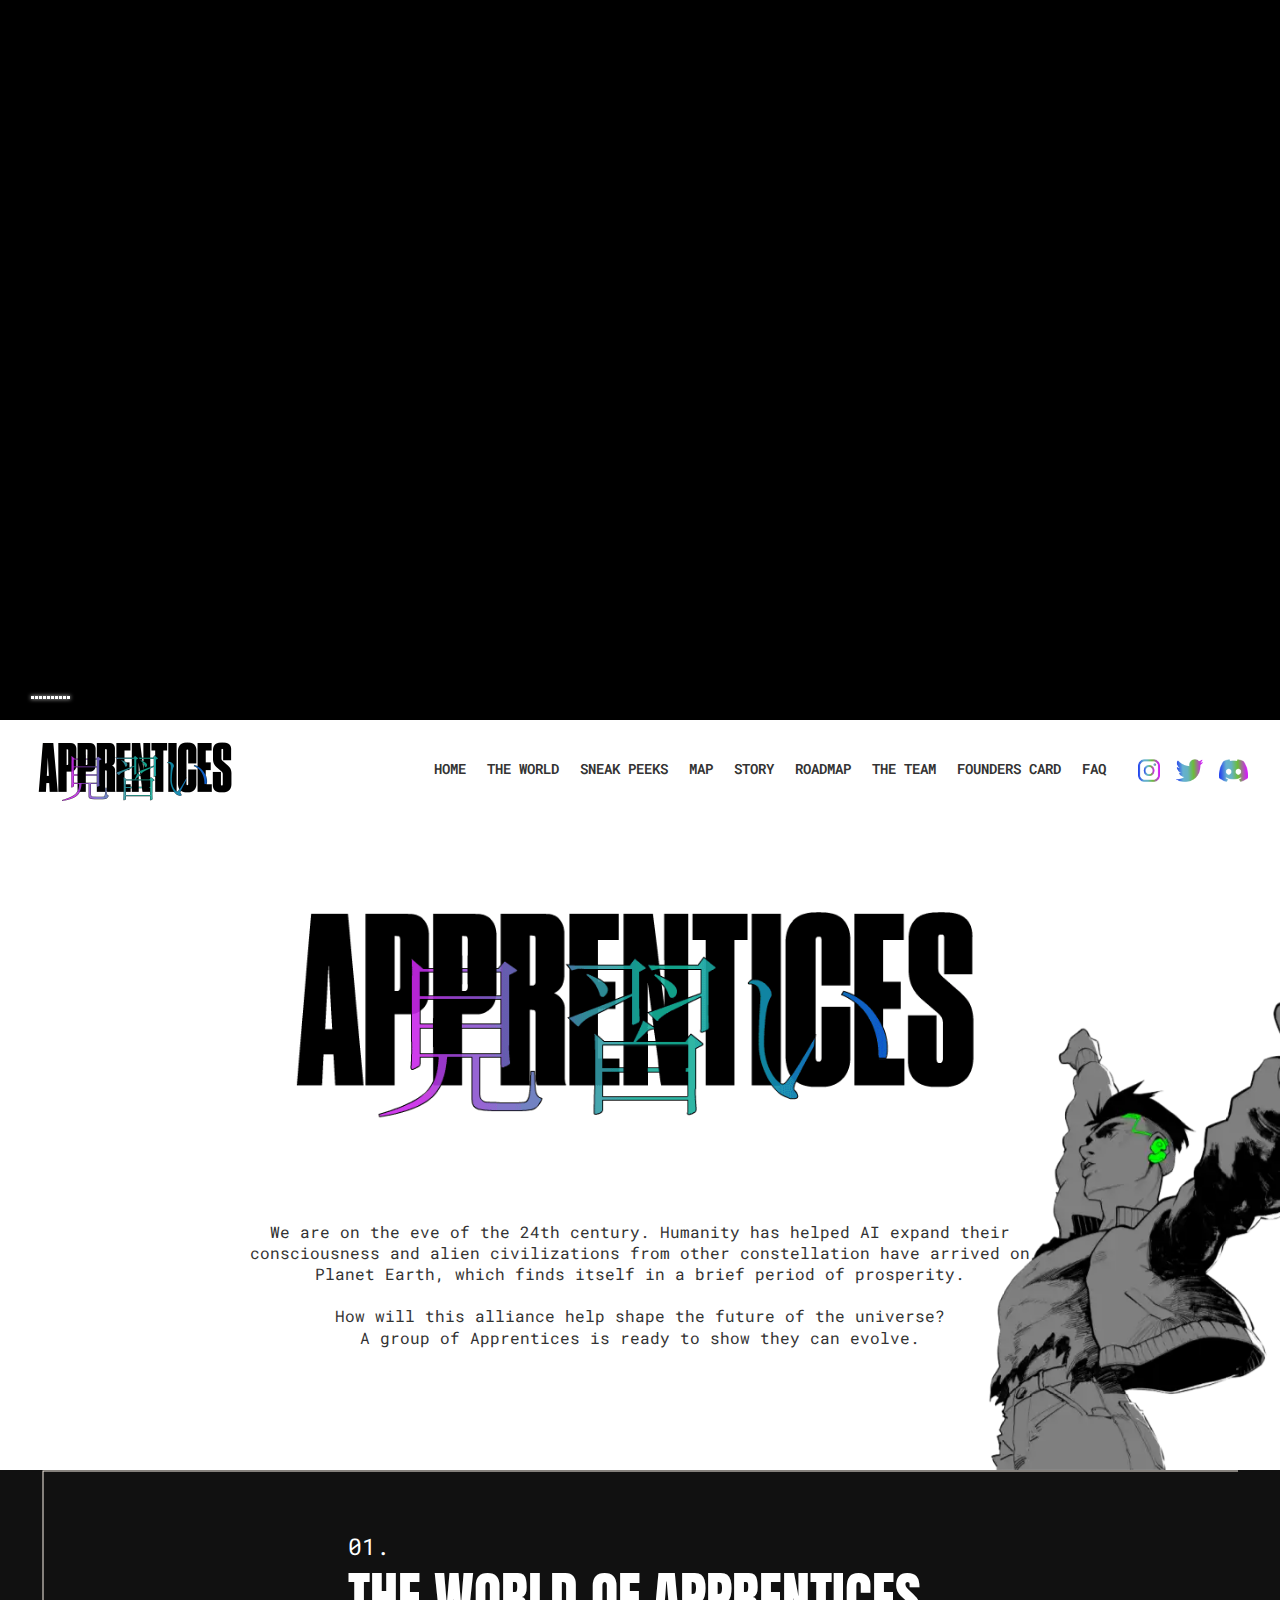
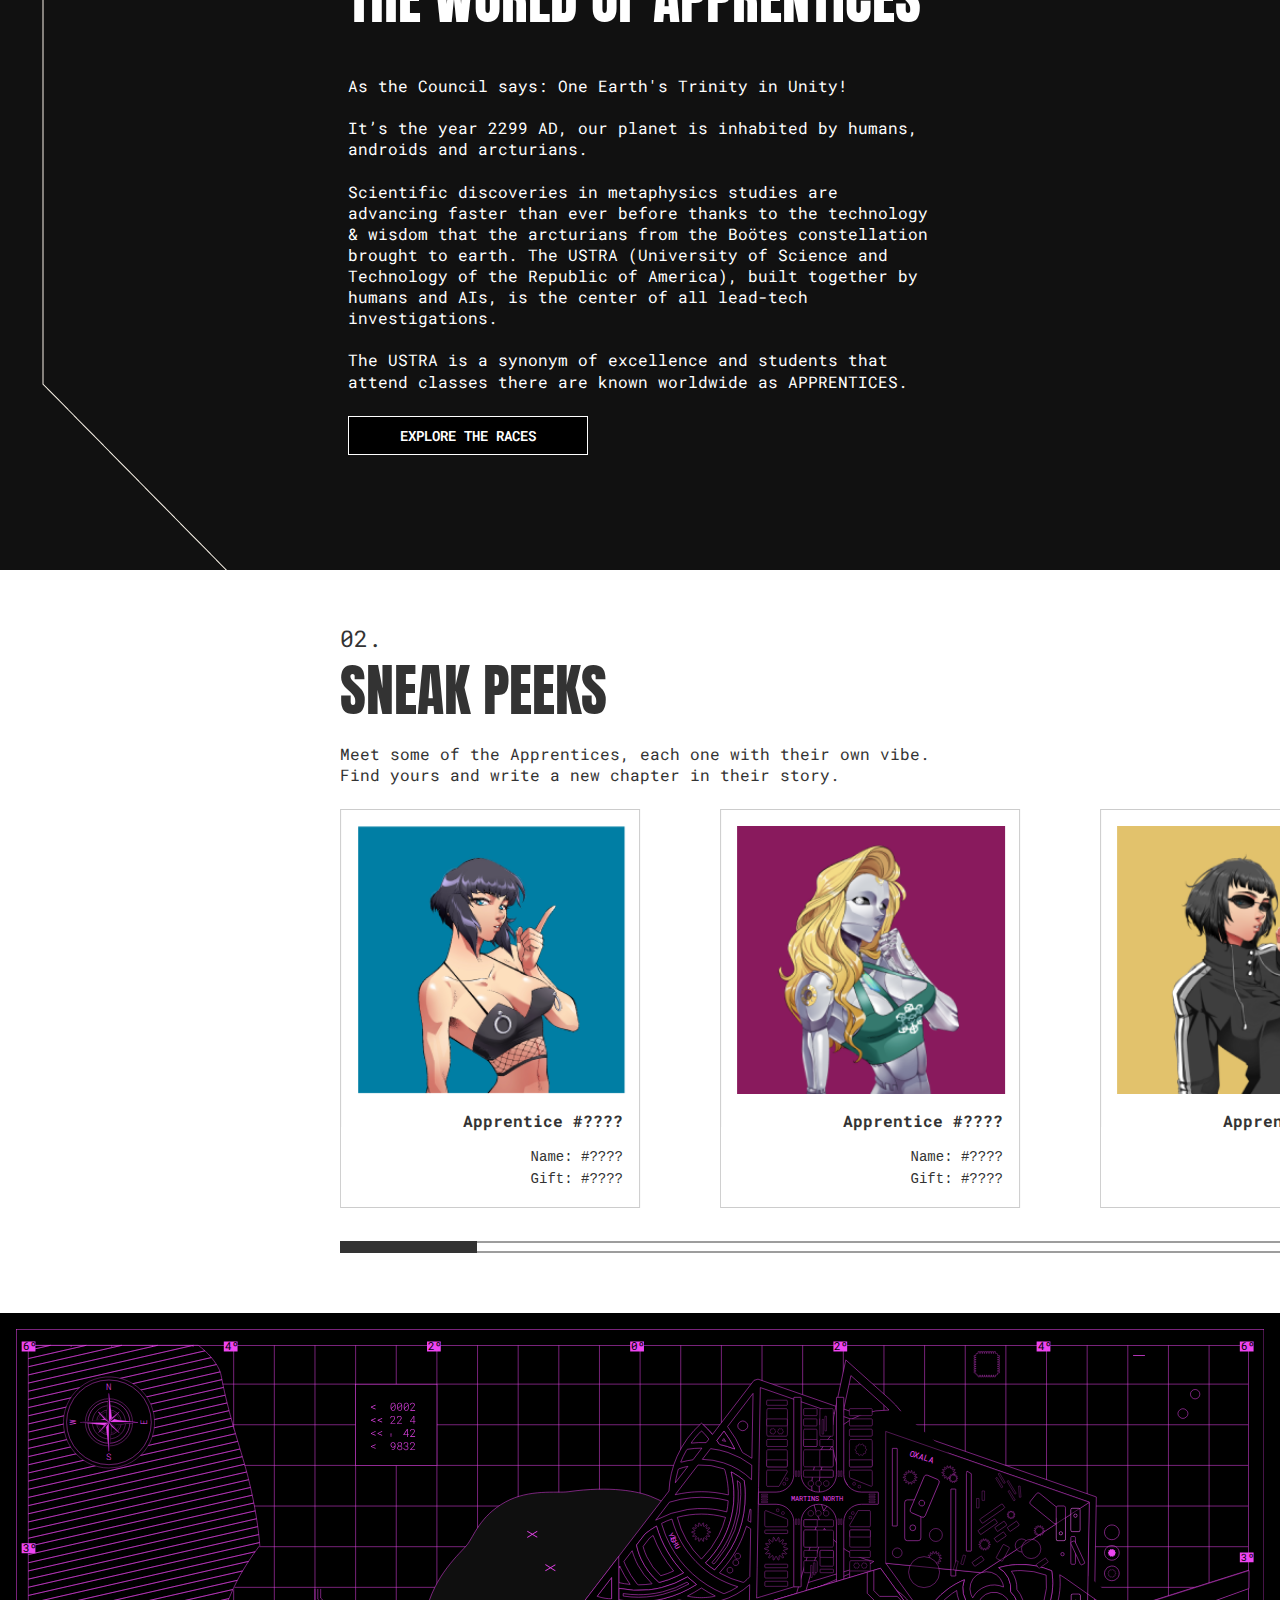
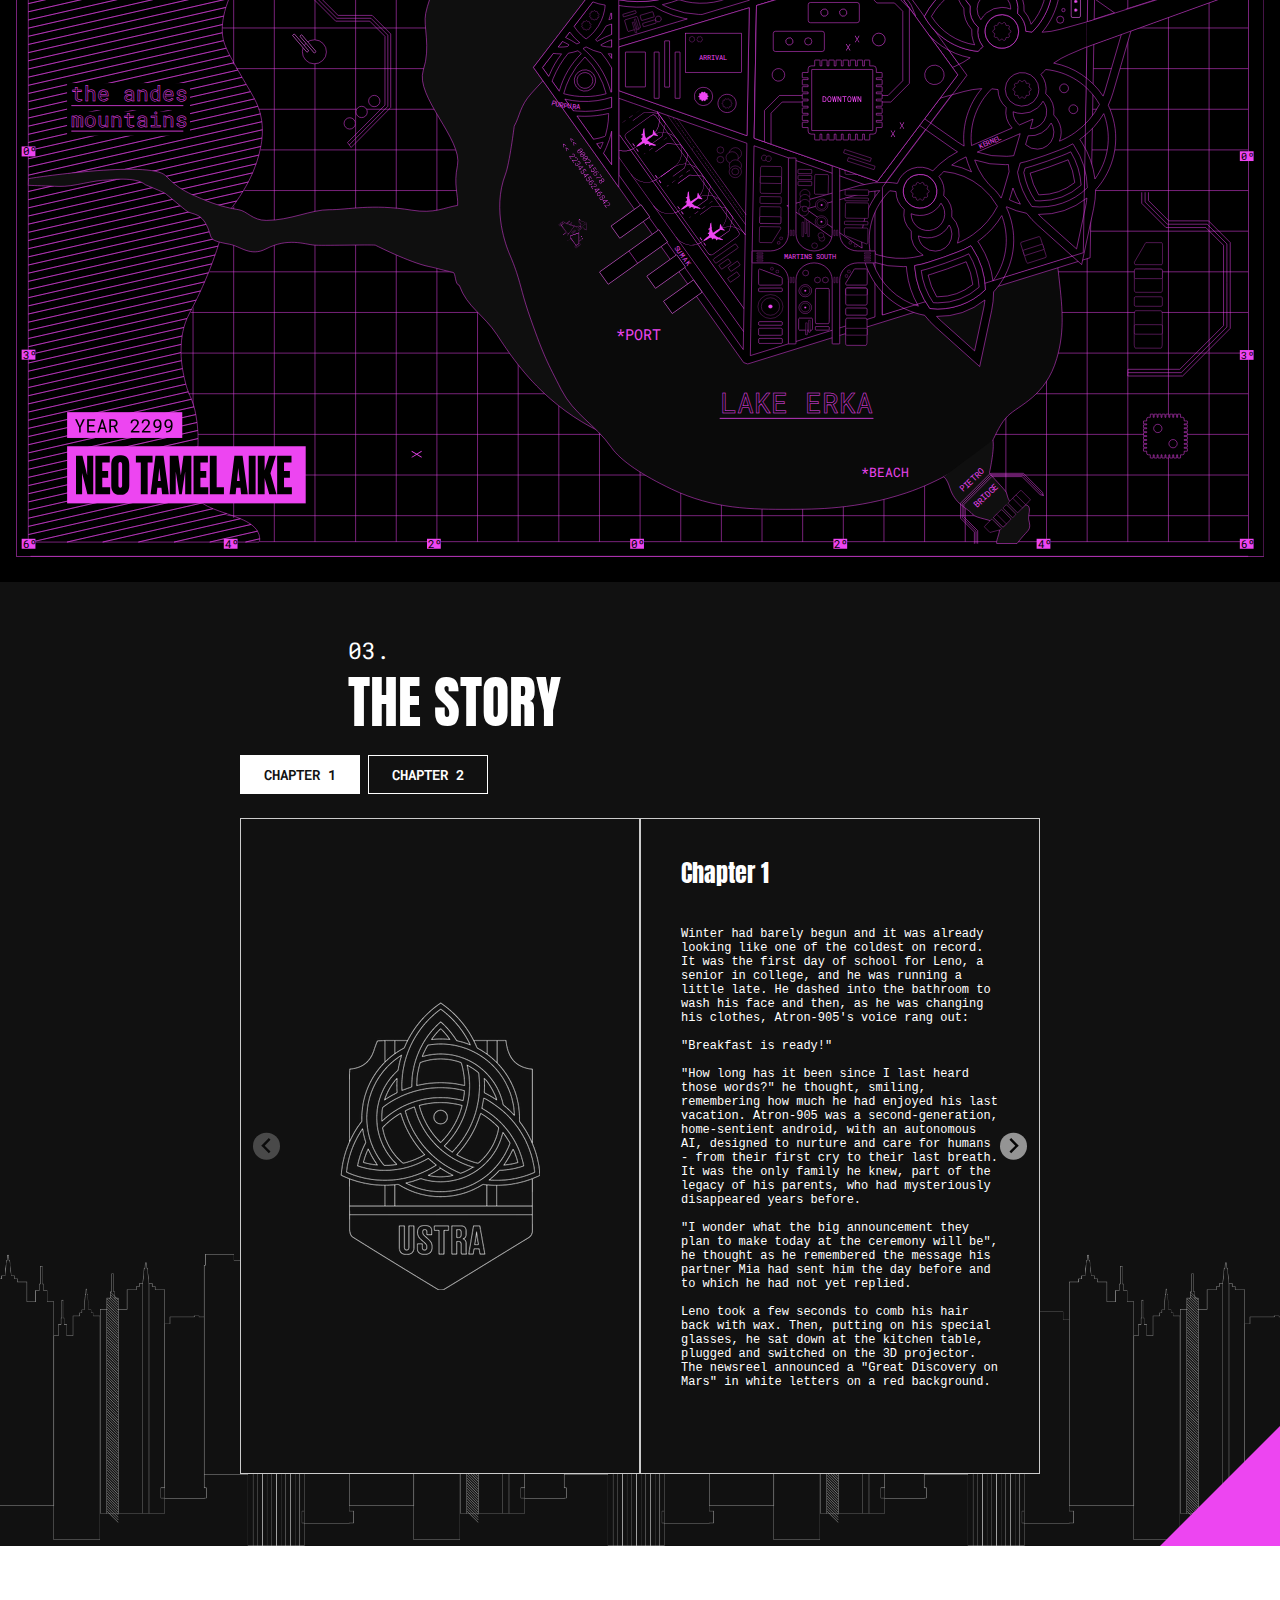
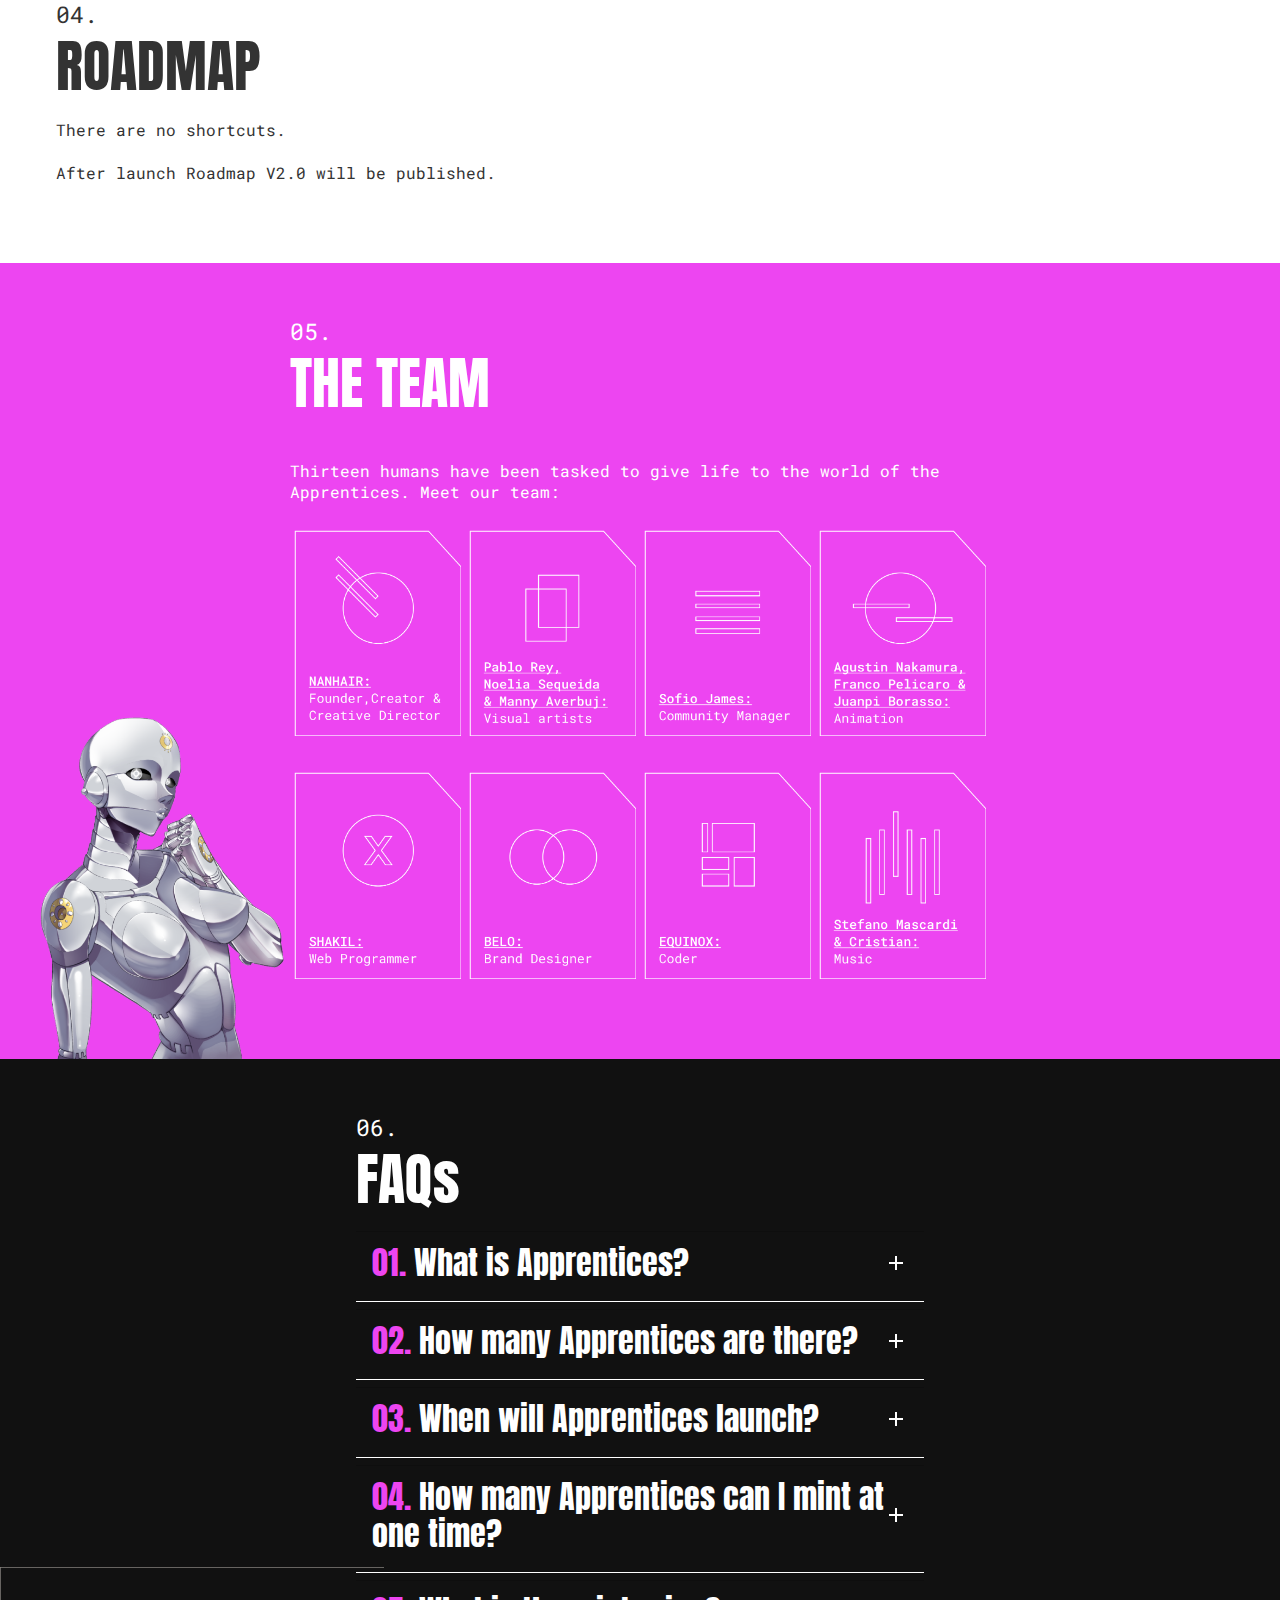
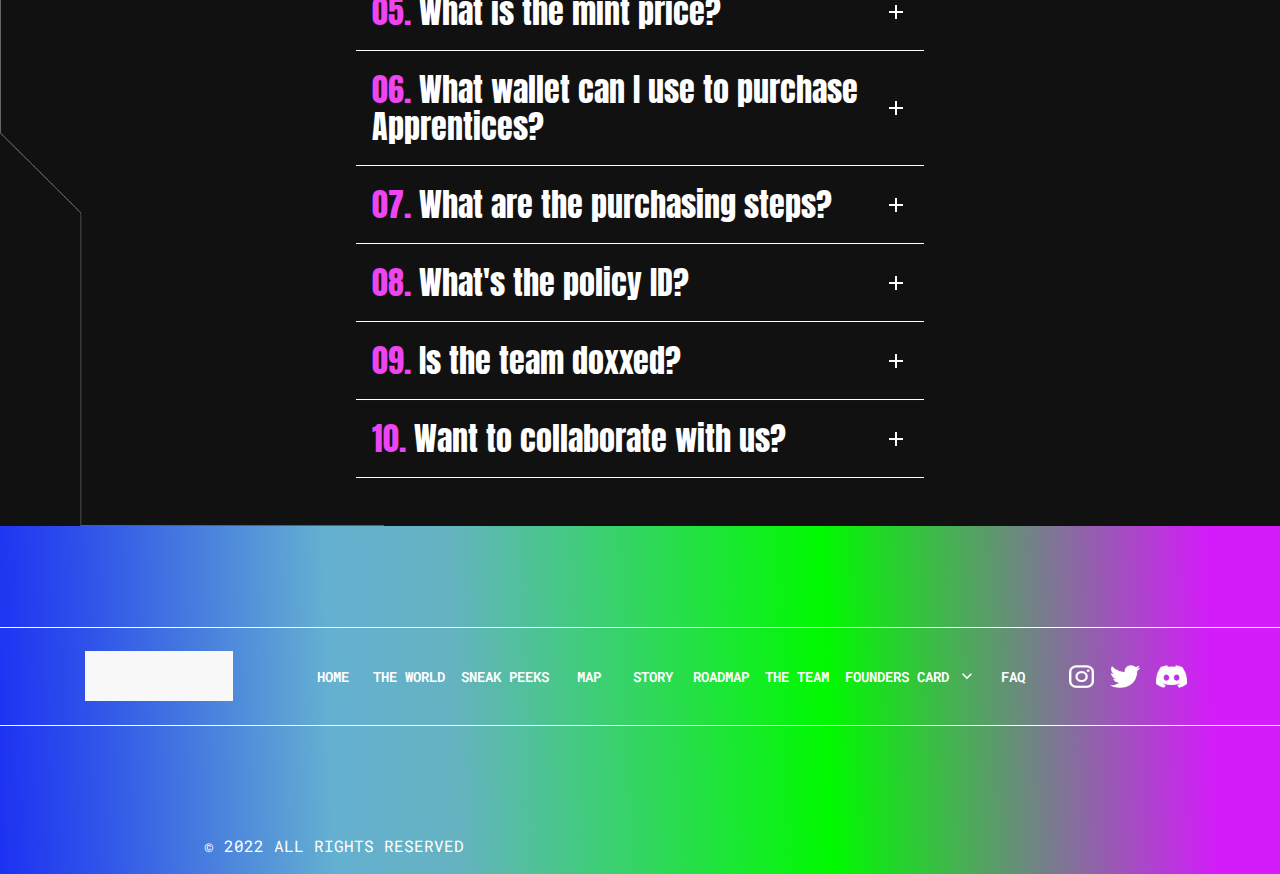
==== index.html @ 591e6e22 "build commit" ====
<!DOCTYPE html><html><head><meta charSet="utf-8"/><meta http-equiv="x-ua-compatible" content="ie=edge"/><meta name="viewport" content="width=device-width, initial-scale=1, shrink-to-fit=no"/><meta name="title" content="Apprentices - A Cardano NFT Project"/><meta name="description" content="We are on the eve of the 24th century. Humanity has helped AI expand their consciousness and alien civilizations from other constellation have arrived on Planet Earth, which finds itself in a brief period of prosperity."/><meta property="og:type" content="website"/><meta property="og:url" content="http://theapprentices.io/"/><meta property="og:title" content="Apprentices - A Cardano NFT Project"/><meta property="og:description" content="We are on the eve of the 24th century. Humanity has helped AI expand their consciousness and alien civilizations from other constellation have arrived on Planet Earth, which finds itself in a brief period of prosperity."/><meta property="og:image" content="/static/poster-952ab4776d3fe02c1c1672d366354f6b.png"/><meta property="twitter:card" content="summary_large_image"/><meta property="twitter:url" content="http://theapprentices.io/"/><meta property="twitter:title" content="Apprentices - A Cardano NFT Project"/><meta property="twitter:description" content="We are on the eve of the 24th century. Humanity has helped AI expand their consciousness and alien civilizations from other constellation have arrived on Planet Earth, which finds itself in a brief period of prosperity."/><meta property="twitter:image" content="/static/poster-952ab4776d3fe02c1c1672d366354f6b.png"/><link rel="icon" type="image/png" href="/static/favicon-2d742d543567b49680128ad2521324d7.png"/><link rel="preconnect" href="https://fonts.googleapis.com"/><link rel="preconnect" href="https://fonts.gstatic.com" crossorigin=""/><link href="https://fonts.googleapis.com/css2?family=Anton&amp;family=Roboto+Mono:wght@400;500;600&amp;family=Roboto:wght@400;700&amp;display=swap" rel="stylesheet"/><title>Apprentices - A Cardano NFT Project</title><style data-emotion="css 1hrcwmp 9asf97 1ekb41w 12o98wt 19tjvgo 1r4ayhm 1l1167e vubbuv 1bd4q2f 1pp1ea7 nhjoac 1vygh4p 1yxmbwk ucbi2i 1ibjd91 16l7nzz ypcojr 155n8pq y4ljda on5hi7 13ndg4q j8y17o 1k2c5vx lgf77p 17d2bu2 603gp1 15ryshu 1iczjs8 ksdeb3 16bu02i 1neh3iq 1nyux50 1rd7g5h 1turyjt 1ln0d92 atclcn b04pc9 1t2bqnt 7drnjp 11z9xji 1hw2ehd 12bh8lt 174znju 1ng657c hmxzr6 ueaafz dvxtzn 17qrq1d v8la15 7tv81u 1kp59i6 ot026d 1qsxih2 1we0z7n 1wbnjks cprauu 1pxg0xy 3xgrgj 1oa64kt fsglqx 1bnfaxf 1jugrv7 1iji0d4 17o5nyn 1giho60 vlvrkz 1fx8m19 675ts4 a0y2e3 hboir5 8atqhb u7qq7e 1olwefl nklhvp 5nwjig 50dgt2 1gymtqc rzyifn lftczk pt151d ocxngi 1ahn77d 1rhbntu">.css-1hrcwmp{display:-webkit-inline-box;display:-webkit-inline-flex;display:-ms-inline-flexbox;display:inline-flex;-webkit-align-items:center;-webkit-box-align:center;-ms-flex-align:center;align-items:center;-webkit-box-pack:center;-ms-flex-pack:center;-webkit-justify-content:center;justify-content:center;position:relative;box-sizing:border-box;-webkit-tap-highlight-color:transparent;background-color:transparent;outline:0;border:0;margin:0;border-radius:0;padding:0;cursor:pointer;-webkit-user-select:none;-moz-user-select:none;-ms-user-select:none;user-select:none;vertical-align:middle;-moz-appearance:none;-webkit-appearance:none;-webkit-text-decoration:none;text-decoration:none;color:inherit;left:30px;top:1030px;}.css-1hrcwmp::-moz-focus-inner{border-style:none;}.css-1hrcwmp.Mui-disabled{pointer-events:none;cursor:default;}@media print{.css-1hrcwmp{-webkit-print-color-adjust:exact;color-adjust:exact;}}@media (max-width:899px){.css-1hrcwmp{top:70px;left:6px;-webkit-transform:scaleY(-1);-moz-transform:scaleY(-1);-ms-transform:scaleY(-1);transform:scaleY(-1);}}@media (max-width:599px){.css-1hrcwmp{top:60px;left:5px;}}.css-9asf97{background-color:#fff;color:rgba(0, 0, 0, 0.87);-webkit-transition:box-shadow 300ms cubic-bezier(0.4, 0, 0.2, 1) 0ms;transition:box-shadow 300ms cubic-bezier(0.4, 0, 0.2, 1) 0ms;box-shadow:none;display:-webkit-box;display:-webkit-flex;display:-ms-flexbox;display:flex;-webkit-flex-direction:column;-ms-flex-direction:column;flex-direction:column;width:100%;box-sizing:border-box;-webkit-flex-shrink:0;-ms-flex-negative:0;flex-shrink:0;position:-webkit-sticky;position:sticky;z-index:1100;top:0;left:auto;right:0;background-color:#1976d2;color:#fff;background-color:#fff;color:#333;max-width:100vw;}.css-1ekb41w{width:100%;margin-left:auto;box-sizing:border-box;margin-right:auto;display:block;padding-left:16px;padding-right:16px;}@media (min-width:600px){.css-1ekb41w{padding-left:24px;padding-right:24px;}}@media (min-width:1536px){.css-1ekb41w{max-width:1536px;}}.css-12o98wt{position:relative;display:-webkit-box;display:-webkit-flex;display:-ms-flexbox;display:flex;-webkit-align-items:center;-webkit-box-align:center;-ms-flex-align:center;align-items:center;min-height:56px;}@media (min-width:0px){@media (orientation: landscape){.css-12o98wt{min-height:48px;}}}@media (min-width:600px){.css-12o98wt{min-height:64px;}}.css-19tjvgo{display:-webkit-box;display:-webkit-flex;display:-ms-flexbox;display:flex;-webkit-flex-direction:column;-ms-flex-direction:column;flex-direction:column;margin-right:8px;display:-webkit-box;display:-webkit-flex;display:-ms-flexbox;display:flex;}@media (max-width: 1111px){.css-19tjvgo{display:none;}}.css-19tjvgo img{height:100px;width:auto;}.css-1r4ayhm{-webkit-box-flex:1;-webkit-flex-grow:1;-ms-flex-positive:1;flex-grow:1;display:none;}@media (max-width: 1111px){.css-1r4ayhm{display:block;}}.css-1l1167e{display:-webkit-inline-box;display:-webkit-inline-flex;display:-ms-inline-flexbox;display:inline-flex;-webkit-align-items:center;-webkit-box-align:center;-ms-flex-align:center;align-items:center;-webkit-box-pack:center;-ms-flex-pack:center;-webkit-justify-content:center;justify-content:center;position:relative;box-sizing:border-box;-webkit-tap-highlight-color:transparent;background-color:transparent;outline:0;border:0;margin:0;border-radius:0;padding:0;cursor:pointer;-webkit-user-select:none;-moz-user-select:none;-ms-user-select:none;user-select:none;vertical-align:middle;-moz-appearance:none;-webkit-appearance:none;-webkit-text-decoration:none;text-decoration:none;color:inherit;text-align:center;-webkit-flex:0 0 auto;-ms-flex:0 0 auto;flex:0 0 auto;font-size:1.5rem;padding:8px;border-radius:50%;overflow:visible;color:rgba(0, 0, 0, 0.54);-webkit-transition:background-color 150ms cubic-bezier(0.4, 0, 0.2, 1) 0ms;transition:background-color 150ms cubic-bezier(0.4, 0, 0.2, 1) 0ms;color:inherit;padding:12px;font-size:1.75rem;}.css-1l1167e::-moz-focus-inner{border-style:none;}.css-1l1167e.Mui-disabled{pointer-events:none;cursor:default;}@media print{.css-1l1167e{-webkit-print-color-adjust:exact;color-adjust:exact;}}.css-1l1167e:hover{background-color:rgba(0, 0, 0, 0.04);}@media (hover: none){.css-1l1167e:hover{background-color:transparent;}}.css-1l1167e.Mui-disabled{background-color:transparent;color:rgba(0, 0, 0, 0.26);}.css-vubbuv{-webkit-user-select:none;-moz-user-select:none;-ms-user-select:none;user-select:none;width:1em;height:1em;display:inline-block;fill:currentColor;-webkit-flex-shrink:0;-ms-flex-negative:0;flex-shrink:0;-webkit-transition:fill 200ms cubic-bezier(0.4, 0, 0.2, 1) 0ms;transition:fill 200ms cubic-bezier(0.4, 0, 0.2, 1) 0ms;font-size:1.5rem;}.css-1bd4q2f{display:-webkit-box;display:-webkit-flex;display:-ms-flexbox;display:flex;-webkit-flex-direction:column;-ms-flex-direction:column;flex-direction:column;margin-left:8px;margin-right:8px;display:none;}@media (max-width: 1111px){.css-1bd4q2f{display:block;}}.css-1bd4q2f img{height:auto;width:100px;}.css-1pp1ea7{display:-webkit-box;display:-webkit-flex;display:-ms-flexbox;display:flex;-webkit-flex-direction:row;-ms-flex-direction:row;flex-direction:row;-webkit-align-items:center;-webkit-box-align:center;-ms-flex-align:center;align-items:center;display:-webkit-box;display:-webkit-flex;display:-ms-flexbox;display:flex;}.css-1pp1ea7>:not(style):not(style){margin:0;}.css-1pp1ea7>:not(style)~:not(style){margin-left:5px;}@media (max-width: 1111px){.css-1pp1ea7{display:none;}}.css-1pp1ea7 .MuiButton-root{border-bottom:2px solid #fff;-webkit-transition:border-color 0.2s ease-in-out;transition:border-color 0.2s ease-in-out;min-width:auto;}.css-1pp1ea7 .MuiButton-root:hover{border-color:#333;}.css-nhjoac{display:-webkit-inline-box;display:-webkit-inline-flex;display:-ms-inline-flexbox;display:inline-flex;-webkit-align-items:center;-webkit-box-align:center;-ms-flex-align:center;align-items:center;-webkit-box-pack:center;-ms-flex-pack:center;-webkit-justify-content:center;justify-content:center;position:relative;box-sizing:border-box;-webkit-tap-highlight-color:transparent;background-color:transparent;outline:0;border:0;margin:0;border-radius:0;padding:0;cursor:pointer;-webkit-user-select:none;-moz-user-select:none;-ms-user-select:none;user-select:none;vertical-align:middle;-moz-appearance:none;-webkit-appearance:none;-webkit-text-decoration:none;text-decoration:none;color:inherit;font-family:"Roboto Mono";font-family:monospace;font-weight:500;font-size:0.875rem;line-height:1.75;text-transform:uppercase;min-width:64px;padding:6px 8px;border-radius:4px;-webkit-transition:background-color 250ms cubic-bezier(0.4, 0, 0.2, 1) 0ms,box-shadow 250ms cubic-bezier(0.4, 0, 0.2, 1) 0ms,border-color 250ms cubic-bezier(0.4, 0, 0.2, 1) 0ms,color 250ms cubic-bezier(0.4, 0, 0.2, 1) 0ms;transition:background-color 250ms cubic-bezier(0.4, 0, 0.2, 1) 0ms,box-shadow 250ms cubic-bezier(0.4, 0, 0.2, 1) 0ms,border-color 250ms cubic-bezier(0.4, 0, 0.2, 1) 0ms,color 250ms cubic-bezier(0.4, 0, 0.2, 1) 0ms;color:#1976d2;color:#333;border-radius:0;margin-top:16px;margin-bottom:16px;color:#333;display:block;}.css-nhjoac::-moz-focus-inner{border-style:none;}.css-nhjoac.Mui-disabled{pointer-events:none;cursor:default;}@media print{.css-nhjoac{-webkit-print-color-adjust:exact;color-adjust:exact;}}.css-nhjoac:hover{-webkit-text-decoration:none;text-decoration:none;background-color:rgba(25, 118, 210, 0.04);}@media (hover: none){.css-nhjoac:hover{background-color:transparent;}}.css-nhjoac.Mui-disabled{color:rgba(0, 0, 0, 0.26);}.css-nhjoac:hover{bgcolor:rgba(0,0,0,0.05);}.css-1vygh4p{display:-webkit-box;display:-webkit-flex;display:-ms-flexbox;display:flex;-webkit-flex-direction:row;-ms-flex-direction:row;flex-direction:row;-webkit-align-items:center;-webkit-box-align:center;-ms-flex-align:center;align-items:center;margin-left:16px;}.css-1vygh4p img{width:auto;height:23px;}@media (min-width:0px){.css-1vygh4p img{display:none;}}@media (min-width:900px){.css-1vygh4p img{display:-webkit-box;display:-webkit-flex;display:-ms-flexbox;display:flex;}}.css-1yxmbwk{display:-webkit-inline-box;display:-webkit-inline-flex;display:-ms-inline-flexbox;display:inline-flex;-webkit-align-items:center;-webkit-box-align:center;-ms-flex-align:center;align-items:center;-webkit-box-pack:center;-ms-flex-pack:center;-webkit-justify-content:center;justify-content:center;position:relative;box-sizing:border-box;-webkit-tap-highlight-color:transparent;background-color:transparent;outline:0;border:0;margin:0;border-radius:0;padding:0;cursor:pointer;-webkit-user-select:none;-moz-user-select:none;-ms-user-select:none;user-select:none;vertical-align:middle;-moz-appearance:none;-webkit-appearance:none;-webkit-text-decoration:none;text-decoration:none;color:inherit;text-align:center;-webkit-flex:0 0 auto;-ms-flex:0 0 auto;flex:0 0 auto;font-size:1.5rem;padding:8px;border-radius:50%;overflow:visible;color:rgba(0, 0, 0, 0.54);-webkit-transition:background-color 150ms cubic-bezier(0.4, 0, 0.2, 1) 0ms;transition:background-color 150ms cubic-bezier(0.4, 0, 0.2, 1) 0ms;}.css-1yxmbwk::-moz-focus-inner{border-style:none;}.css-1yxmbwk.Mui-disabled{pointer-events:none;cursor:default;}@media print{.css-1yxmbwk{-webkit-print-color-adjust:exact;color-adjust:exact;}}.css-1yxmbwk:hover{background-color:rgba(0, 0, 0, 0.04);}@media (hover: none){.css-1yxmbwk:hover{background-color:transparent;}}.css-1yxmbwk.Mui-disabled{background-color:transparent;color:rgba(0, 0, 0, 0.26);}.css-ucbi2i{display:-webkit-box;display:-webkit-flex;display:-ms-flexbox;display:flex;-webkit-flex-direction:column;-ms-flex-direction:column;flex-direction:column;-webkit-align-items:center;-webkit-box-align:center;-ms-flex-align:center;align-items:center;position:relative;}.css-1ibjd91{width:100%;display:-webkit-box;display:-webkit-flex;display:-ms-flexbox;display:flex;-webkit-box-pack:center;-ms-flex-pack:center;-webkit-justify-content:center;justify-content:center;-webkit-align-items:center;-webkit-box-align:center;-ms-flex-align:center;align-items:center;margin-bottom:24px;}@media (min-width:0px){.css-1ibjd91{margin-top:0px;}}@media (min-width:600px){.css-1ibjd91{margin-top:8px;}}.css-1ibjd91 img{padding:5px;width:100%;max-width:800px;}.css-16l7nzz{margin:0;font-family:"Roboto Mono";font-family:monospace;font-weight:400;font-size:1rem;line-height:1.5;text-align:center;padding:8px;}.css-ypcojr{display:-webkit-box;display:-webkit-flex;display:-ms-flexbox;display:flex;-webkit-flex-direction:column;-ms-flex-direction:column;flex-direction:column;-webkit-align-items:center;-webkit-box-align:center;-ms-flex-align:center;align-items:center;position:relative;min-height:700px;background-color:#111;padding-top:48px;padding-bottom:48px;overflow:hidden;}.css-155n8pq{display:-webkit-box;display:-webkit-flex;display:-ms-flexbox;display:flex;-webkit-flex-direction:column;-ms-flex-direction:column;flex-direction:column;max-width:600px;padding:8px;}.css-y4ljda{margin:0;font-family:"Roboto Mono";font-family:monospace;font-weight:400;font-size:1rem;line-height:1.75;color:white;font-family:Roboto Mono;font-size:23px;}.css-on5hi7{margin:0;font-family:"Roboto Mono";font-family:monospace;font-weight:300;font-size:6rem;line-height:1.167;margin-bottom:0.35em;color:#fff;text-transform:uppercase;}.css-13ndg4q{margin:0;font-family:"Roboto Mono";font-family:monospace;font-weight:400;font-size:1rem;line-height:1.5;margin-top:24px;color:#fff;}.css-j8y17o{display:-webkit-box;display:-webkit-flex;display:-ms-flexbox;display:flex;-webkit-flex-direction:column;-ms-flex-direction:column;flex-direction:column;margin-top:24px;}@media (min-width:0px){.css-j8y17o{-webkit-align-items:center;-webkit-box-align:center;-ms-flex-align:center;align-items:center;}}@media (min-width:600px){.css-j8y17o{-webkit-align-items:flex-start;-webkit-box-align:flex-start;-ms-flex-align:flex-start;align-items:flex-start;}}.css-1k2c5vx{display:-webkit-inline-box;display:-webkit-inline-flex;display:-ms-inline-flexbox;display:inline-flex;-webkit-align-items:center;-webkit-box-align:center;-ms-flex-align:center;align-items:center;-webkit-box-pack:center;-ms-flex-pack:center;-webkit-justify-content:center;justify-content:center;position:relative;box-sizing:border-box;-webkit-tap-highlight-color:transparent;background-color:transparent;outline:0;border:0;margin:0;border-radius:0;padding:0;cursor:pointer;-webkit-user-select:none;-moz-user-select:none;-ms-user-select:none;user-select:none;vertical-align:middle;-moz-appearance:none;-webkit-appearance:none;-webkit-text-decoration:none;text-decoration:none;color:inherit;font-family:"Roboto Mono";font-family:monospace;font-weight:500;font-size:0.875rem;line-height:1.75;text-transform:uppercase;min-width:64px;padding:5px 15px;border-radius:4px;-webkit-transition:background-color 250ms cubic-bezier(0.4, 0, 0.2, 1) 0ms,box-shadow 250ms cubic-bezier(0.4, 0, 0.2, 1) 0ms,border-color 250ms cubic-bezier(0.4, 0, 0.2, 1) 0ms,color 250ms cubic-bezier(0.4, 0, 0.2, 1) 0ms;transition:background-color 250ms cubic-bezier(0.4, 0, 0.2, 1) 0ms,box-shadow 250ms cubic-bezier(0.4, 0, 0.2, 1) 0ms,border-color 250ms cubic-bezier(0.4, 0, 0.2, 1) 0ms,color 250ms cubic-bezier(0.4, 0, 0.2, 1) 0ms;border:1px solid rgba(25, 118, 210, 0.5);color:#1976d2;color:#333;border-radius:0;border-color:#333;padding-top:8px;padding-bottom:8px;color:#fff;border-color:#fff;border-radius:0;width:240px;background-color:rgb(0,0,0);}.css-1k2c5vx::-moz-focus-inner{border-style:none;}.css-1k2c5vx.Mui-disabled{pointer-events:none;cursor:default;}@media print{.css-1k2c5vx{-webkit-print-color-adjust:exact;color-adjust:exact;}}.css-1k2c5vx:hover{-webkit-text-decoration:none;text-decoration:none;background-color:rgba(25, 118, 210, 0.04);border:1px solid #1976d2;}@media (hover: none){.css-1k2c5vx:hover{background-color:transparent;}}.css-1k2c5vx.Mui-disabled{color:rgba(0, 0, 0, 0.26);border:1px solid rgba(0, 0, 0, 0.12);}.css-1k2c5vx:hover{bgcolor:rgba(0,0,0,0.05);}.css-1k2c5vx:hover{border-color:#ccc;background-color:rgba(0,0,0,0.05);}.css-lgf77p{display:-webkit-box;display:-webkit-flex;display:-ms-flexbox;display:flex;-webkit-flex-direction:column;-ms-flex-direction:column;flex-direction:column;position:relative;min-height:700px;padding-top:48px;padding-bottom:48px;padding-left:8px;padding-right:8px;}.css-17d2bu2{display:-webkit-box;display:-webkit-flex;display:-ms-flexbox;display:flex;-webkit-flex-direction:column;-ms-flex-direction:column;flex-direction:column;max-width:600px;margin-left:auto;margin-right:auto;}.css-603gp1{margin:0;font-family:"Roboto Mono";font-family:monospace;font-weight:400;font-size:1rem;line-height:1.75;color:#333;font-family:Roboto Mono;font-size:23px;}.css-15ryshu{margin:0;font-family:"Roboto Mono";font-family:monospace;font-weight:300;font-size:6rem;line-height:1.167;margin-bottom:0.35em;color:#333;text-transform:uppercase;}.css-1iczjs8{margin:0;font-family:"Roboto Mono";font-family:monospace;font-weight:400;font-size:1rem;line-height:1.5;color:#333;padding-right:8px;}.css-ksdeb3{display:-webkit-box;display:-webkit-flex;display:-ms-flexbox;display:flex;-webkit-flex-direction:column;-ms-flex-direction:column;flex-direction:column;position:relative;height:480px;width:100vw;overflow:hidden;}.css-16bu02i{display:-webkit-box;display:-webkit-flex;display:-ms-flexbox;display:flex;-webkit-flex-direction:column;-ms-flex-direction:column;flex-direction:column;position:absolute;height:480px;width:1080px;}.css-1neh3iq{display:-webkit-box;display:-webkit-flex;display:-ms-flexbox;display:flex;-webkit-flex-direction:row;-ms-flex-direction:row;flex-direction:row;margin-top:24px;margin-bottom:24px;-webkit-box-pack:start;-ms-flex-pack:start;-webkit-justify-content:flex-start;justify-content:flex-start;}.css-1nyux50{display:-webkit-box;display:-webkit-flex;display:-ms-flexbox;display:flex;-webkit-flex-direction:column;-ms-flex-direction:column;flex-direction:column;width:300px;padding:16px;border:1px solid #ccc;position:relative;background-color:#fff;}.css-1nyux50 img{width:268px;height:268px;}.css-1rd7g5h{display:-webkit-box;display:-webkit-flex;display:-ms-flexbox;display:flex;-webkit-flex-direction:column;-ms-flex-direction:column;flex-direction:column;width:1px;height:1px;position:absolute;bottom:0;left:0;background-color:#fff;border-top:80px solid #fff;border-left:80px solid transparent;}.css-1turyjt{margin:0;font-family:"Roboto Mono";font-family:monospace;font-weight:400;font-size:1rem;line-height:1.5;margin-top:16px;margin-bottom:16px;text-align:right;}.css-1ln0d92{margin:0;font-family:"Roboto Mono";font-family:monospace;font-weight:500;font-size:0.875rem;line-height:1.57;text-align:right;}.css-atclcn{border-radius:12px;box-sizing:content-box;display:inline-block;position:relative;cursor:pointer;touch-action:none;color:#1976d2;-webkit-tap-highlight-color:transparent;height:4px;width:100%;padding:13px 0;max-width:calc(100vw - 16px);pointer-events:none;}@media (pointer: coarse){.css-atclcn{padding:20px 0;}}@media print{.css-atclcn{-webkit-print-color-adjust:exact;color-adjust:exact;}}.css-atclcn.Mui-disabled{pointer-events:none;cursor:default;color:#bdbdbd;}.css-atclcn.MuiSlider-dragging .MuiSlider-thumb,.css-atclcn.MuiSlider-dragging .MuiSlider-track{-webkit-transition:none;transition:none;}.css-atclcn .MuiSlider-thumb{display:none;}.css-atclcn .MuiSlider-track{background-color:#333;border-radius:0;height:10px;border-color:transparent;}.css-atclcn .MuiSlider-rail{background-color:#fff;border-top:2px solid #000;border-bottom:2px solid #000;border-right:2px solid #000;border-radius:0;height:8px;}.css-b04pc9{display:block;position:absolute;border-radius:inherit;background-color:currentColor;opacity:0.38;width:100%;height:inherit;top:50%;-webkit-transform:translateY(-50%);-moz-transform:translateY(-50%);-ms-transform:translateY(-50%);transform:translateY(-50%);}.css-1t2bqnt{display:block;position:absolute;border-radius:inherit;border:1px solid currentColor;background-color:currentColor;-webkit-transition:left 150ms cubic-bezier(0.4, 0, 0.2, 1) 0ms,width 150ms cubic-bezier(0.4, 0, 0.2, 1) 0ms,bottom 150ms cubic-bezier(0.4, 0, 0.2, 1) 0ms,height 150ms cubic-bezier(0.4, 0, 0.2, 1) 0ms;transition:left 150ms cubic-bezier(0.4, 0, 0.2, 1) 0ms,width 150ms cubic-bezier(0.4, 0, 0.2, 1) 0ms,bottom 150ms cubic-bezier(0.4, 0, 0.2, 1) 0ms,height 150ms cubic-bezier(0.4, 0, 0.2, 1) 0ms;height:inherit;top:50%;-webkit-transform:translateY(-50%);-moz-transform:translateY(-50%);-ms-transform:translateY(-50%);transform:translateY(-50%);}.css-7drnjp{position:absolute;width:20px;height:20px;box-sizing:border-box;border-radius:50%;outline:0;background-color:currentColor;display:-webkit-box;display:-webkit-flex;display:-ms-flexbox;display:flex;-webkit-align-items:center;-webkit-box-align:center;-ms-flex-align:center;align-items:center;-webkit-box-pack:center;-ms-flex-pack:center;-webkit-justify-content:center;justify-content:center;-webkit-transition:box-shadow 150ms cubic-bezier(0.4, 0, 0.2, 1) 0ms,left 150ms cubic-bezier(0.4, 0, 0.2, 1) 0ms,bottom 150ms cubic-bezier(0.4, 0, 0.2, 1) 0ms;transition:box-shadow 150ms cubic-bezier(0.4, 0, 0.2, 1) 0ms,left 150ms cubic-bezier(0.4, 0, 0.2, 1) 0ms,bottom 150ms cubic-bezier(0.4, 0, 0.2, 1) 0ms;top:50%;-webkit-transform:translate(-50%, -50%);-moz-transform:translate(-50%, -50%);-ms-transform:translate(-50%, -50%);transform:translate(-50%, -50%);}.css-7drnjp:before{position:absolute;content:"";border-radius:inherit;width:100%;height:100%;box-shadow:0px 3px 1px -2px rgba(0,0,0,0.2),0px 2px 2px 0px rgba(0,0,0,0.14),0px 1px 5px 0px rgba(0,0,0,0.12);}.css-7drnjp::after{position:absolute;content:"";border-radius:50%;width:42px;height:42px;top:50%;left:50%;-webkit-transform:translate(-50%, -50%);-moz-transform:translate(-50%, -50%);-ms-transform:translate(-50%, -50%);transform:translate(-50%, -50%);}.css-7drnjp:hover,.css-7drnjp.Mui-focusVisible{box-shadow:0px 0px 0px 8px rgba(25, 118, 210, 0.16);}@media (hover: none){.css-7drnjp:hover,.css-7drnjp.Mui-focusVisible{box-shadow:none;}}.css-7drnjp.Mui-active{box-shadow:0px 0px 0px 14px rgba(25, 118, 210, 0.16);}.css-7drnjp.Mui-disabled:hover{box-shadow:none;}.css-11z9xji{background:#000;padding:16px;}.css-11z9xji div:first-child{max-width:1800px;margin:0 auto;}.css-1hw2ehd{display:-webkit-box;display:-webkit-flex;display:-ms-flexbox;display:flex;-webkit-flex-direction:column;-ms-flex-direction:column;flex-direction:column;-webkit-align-items:center;-webkit-box-align:center;-ms-flex-align:center;align-items:center;position:relative;min-height:700px;padding-top:48px;padding-bottom:48px;background-color:#111;}.css-1hw2ehd:before{content:'';position:absolute;bottom:0;right:0;border-top:120px solid transparent;border-right:120px solid #ed45f1;}@media (min-width:0px){.css-1hw2ehd:before{display:none;}}@media (min-width:900px){.css-1hw2ehd:before{display:block;}}.css-12bh8lt{display:-webkit-box;display:-webkit-flex;display:-ms-flexbox;display:flex;-webkit-flex-direction:column;-ms-flex-direction:column;flex-direction:column;width:100%;max-width:600px;padding-left:8px;padding-right:8px;}.css-174znju{margin:0;font-family:"Roboto Mono";font-family:monospace;font-weight:400;font-size:1rem;line-height:1.75;color:#fff;font-family:Roboto Mono;font-size:23px;}.css-1ng657c{display:-webkit-box;display:-webkit-flex;display:-ms-flexbox;display:flex;-webkit-flex-direction:row;-ms-flex-direction:row;flex-direction:row;-webkit-align-items:center;-webkit-box-align:center;-ms-flex-align:center;align-items:center;width:100%;max-width:800px;}.css-1ng657c>:not(style):not(style){margin:0;}.css-1ng657c>:not(style)~:not(style){margin-left:8px;}.css-hmxzr6{display:-webkit-inline-box;display:-webkit-inline-flex;display:-ms-inline-flexbox;display:inline-flex;-webkit-align-items:center;-webkit-box-align:center;-ms-flex-align:center;align-items:center;-webkit-box-pack:center;-ms-flex-pack:center;-webkit-justify-content:center;justify-content:center;position:relative;box-sizing:border-box;-webkit-tap-highlight-color:transparent;background-color:transparent;outline:0;border:0;margin:0;border-radius:0;padding:0;cursor:pointer;-webkit-user-select:none;-moz-user-select:none;-ms-user-select:none;user-select:none;vertical-align:middle;-moz-appearance:none;-webkit-appearance:none;-webkit-text-decoration:none;text-decoration:none;color:inherit;font-family:"Roboto Mono";font-family:monospace;font-weight:500;font-size:0.875rem;line-height:1.75;text-transform:uppercase;min-width:64px;padding:5px 15px;border-radius:4px;-webkit-transition:background-color 250ms cubic-bezier(0.4, 0, 0.2, 1) 0ms,box-shadow 250ms cubic-bezier(0.4, 0, 0.2, 1) 0ms,border-color 250ms cubic-bezier(0.4, 0, 0.2, 1) 0ms,color 250ms cubic-bezier(0.4, 0, 0.2, 1) 0ms;transition:background-color 250ms cubic-bezier(0.4, 0, 0.2, 1) 0ms,box-shadow 250ms cubic-bezier(0.4, 0, 0.2, 1) 0ms,border-color 250ms cubic-bezier(0.4, 0, 0.2, 1) 0ms,color 250ms cubic-bezier(0.4, 0, 0.2, 1) 0ms;border:1px solid rgba(25, 118, 210, 0.5);color:#1976d2;color:#333;border-radius:0;border-color:#333;padding-top:8px;padding-bottom:8px;border-color:#fff;border-radius:0;width:120px;color:#111;background-color:#fff;}.css-hmxzr6::-moz-focus-inner{border-style:none;}.css-hmxzr6.Mui-disabled{pointer-events:none;cursor:default;}@media print{.css-hmxzr6{-webkit-print-color-adjust:exact;color-adjust:exact;}}.css-hmxzr6:hover{-webkit-text-decoration:none;text-decoration:none;background-color:rgba(25, 118, 210, 0.04);border:1px solid #1976d2;}@media (hover: none){.css-hmxzr6:hover{background-color:transparent;}}.css-hmxzr6.Mui-disabled{color:rgba(0, 0, 0, 0.26);border:1px solid rgba(0, 0, 0, 0.12);}.css-hmxzr6:hover{bgcolor:rgba(0,0,0,0.05);}.css-hmxzr6:hover{border-color:#fff;color:#aaa;}.css-ueaafz{display:-webkit-inline-box;display:-webkit-inline-flex;display:-ms-inline-flexbox;display:inline-flex;-webkit-align-items:center;-webkit-box-align:center;-ms-flex-align:center;align-items:center;-webkit-box-pack:center;-ms-flex-pack:center;-webkit-justify-content:center;justify-content:center;position:relative;box-sizing:border-box;-webkit-tap-highlight-color:transparent;background-color:transparent;outline:0;border:0;margin:0;border-radius:0;padding:0;cursor:pointer;-webkit-user-select:none;-moz-user-select:none;-ms-user-select:none;user-select:none;vertical-align:middle;-moz-appearance:none;-webkit-appearance:none;-webkit-text-decoration:none;text-decoration:none;color:inherit;font-family:"Roboto Mono";font-family:monospace;font-weight:500;font-size:0.875rem;line-height:1.75;text-transform:uppercase;min-width:64px;padding:5px 15px;border-radius:4px;-webkit-transition:background-color 250ms cubic-bezier(0.4, 0, 0.2, 1) 0ms,box-shadow 250ms cubic-bezier(0.4, 0, 0.2, 1) 0ms,border-color 250ms cubic-bezier(0.4, 0, 0.2, 1) 0ms,color 250ms cubic-bezier(0.4, 0, 0.2, 1) 0ms;transition:background-color 250ms cubic-bezier(0.4, 0, 0.2, 1) 0ms,box-shadow 250ms cubic-bezier(0.4, 0, 0.2, 1) 0ms,border-color 250ms cubic-bezier(0.4, 0, 0.2, 1) 0ms,color 250ms cubic-bezier(0.4, 0, 0.2, 1) 0ms;border:1px solid rgba(25, 118, 210, 0.5);color:#1976d2;color:#333;border-radius:0;border-color:#333;padding-top:8px;padding-bottom:8px;border-color:#fff;border-radius:0;width:120px;color:#fff;background-color:#111;}.css-ueaafz::-moz-focus-inner{border-style:none;}.css-ueaafz.Mui-disabled{pointer-events:none;cursor:default;}@media print{.css-ueaafz{-webkit-print-color-adjust:exact;color-adjust:exact;}}.css-ueaafz:hover{-webkit-text-decoration:none;text-decoration:none;background-color:rgba(25, 118, 210, 0.04);border:1px solid #1976d2;}@media (hover: none){.css-ueaafz:hover{background-color:transparent;}}.css-ueaafz.Mui-disabled{color:rgba(0, 0, 0, 0.26);border:1px solid rgba(0, 0, 0, 0.12);}.css-ueaafz:hover{bgcolor:rgba(0,0,0,0.05);}.css-ueaafz:hover{border-color:#fff;color:#aaa;}.css-dvxtzn{display:-webkit-box;display:-webkit-flex;display:-ms-flexbox;display:flex;-webkit-flex-direction:column;-ms-flex-direction:column;flex-direction:column;-webkit-align-items:center;-webkit-box-align:center;-ms-flex-align:center;align-items:center;}.css-17qrq1d{display:-webkit-box;display:-webkit-flex;display:-ms-flexbox;display:flex;-webkit-flex-direction:column;-ms-flex-direction:column;flex-direction:column;max-width:800px;}.css-v8la15{display:-webkit-box;display:-webkit-flex;display:-ms-flexbox;display:flex;-webkit-flex-direction:column;-ms-flex-direction:column;flex-direction:column;width:400px;min-height:600px;height:100%;padding:16px;border:1px solid #ccc;-webkit-box-pack:center;-ms-flex-pack:center;-webkit-justify-content:center;justify-content:center;-webkit-align-items:center;-webkit-box-align:center;-ms-flex-align:center;align-items:center;background-color:#111;}.css-7tv81u{display:-webkit-box;display:-webkit-flex;display:-ms-flexbox;display:flex;-webkit-flex-direction:column;-ms-flex-direction:column;flex-direction:column;width:400px;min-height:600px;height:100%;padding:40px;border:1px solid #ccc;background-color:#111;}.css-1kp59i6{margin:0;font-family:"Roboto Mono";font-family:monospace;font-weight:400;font-size:3rem;line-height:1.167;color:#fff;margin-bottom:40px;}.css-ot026d{margin:0;font-family:"Roboto Mono";font-family:monospace;font-weight:400;font-size:0.875rem;line-height:1.43;color:#fff;font-size:12px;line-height:14px;}.css-1qsxih2{width:100%;margin-left:auto;box-sizing:border-box;margin-right:auto;display:block;padding-left:16px;padding-right:16px;}@media (min-width:600px){.css-1qsxih2{padding-left:24px;padding-right:24px;}}@media (min-width:1200px){.css-1qsxih2{max-width:1200px;}}.css-1we0z7n{margin:0;font-family:"Roboto Mono";font-family:monospace;font-weight:400;font-size:1rem;line-height:1.5;color:#333;margin-bottom:32px;}.css-1wbnjks{display:-webkit-box;display:-webkit-flex;display:-ms-flexbox;display:flex;-webkit-flex-direction:column;-ms-flex-direction:column;flex-direction:column;-webkit-align-items:center;-webkit-box-align:center;-ms-flex-align:center;align-items:center;position:relative;min-height:700px;background-color:#ed45f1;padding-top:48px;padding-bottom:48px;padding-left:8px;padding-right:8px;overflow:hidden;}.css-cprauu{display:-webkit-box;display:-webkit-flex;display:-ms-flexbox;display:flex;-webkit-flex-direction:column;-ms-flex-direction:column;flex-direction:column;max-width:700px;}.css-1pxg0xy{box-sizing:border-box;display:-webkit-box;display:-webkit-flex;display:-ms-flexbox;display:flex;-webkit-box-flex-wrap:wrap;-webkit-flex-wrap:wrap;-ms-flex-wrap:wrap;flex-wrap:wrap;width:100%;-webkit-flex-direction:row;-ms-flex-direction:row;flex-direction:row;margin-top:24px;-webkit-box-pack:center;-ms-flex-pack:center;-webkit-justify-content:center;justify-content:center;}.css-3xgrgj{box-sizing:border-box;margin:0;-webkit-flex-direction:row;-ms-flex-direction:row;flex-direction:row;-webkit-flex-basis:50%;-ms-flex-preferred-size:50%;flex-basis:50%;-webkit-box-flex:0;-webkit-flex-grow:0;-ms-flex-positive:0;flex-grow:0;max-width:50%;margin-bottom:28px;}@media (min-width:600px){.css-3xgrgj{-webkit-flex-basis:33.333333%;-ms-flex-preferred-size:33.333333%;flex-basis:33.333333%;-webkit-box-flex:0;-webkit-flex-grow:0;-ms-flex-positive:0;flex-grow:0;max-width:33.333333%;}}@media (min-width:900px){.css-3xgrgj{-webkit-flex-basis:25%;-ms-flex-preferred-size:25%;flex-basis:25%;-webkit-box-flex:0;-webkit-flex-grow:0;-ms-flex-positive:0;flex-grow:0;max-width:25%;}}@media (min-width:1200px){.css-3xgrgj{-webkit-flex-basis:25%;-ms-flex-preferred-size:25%;flex-basis:25%;-webkit-box-flex:0;-webkit-flex-grow:0;-ms-flex-positive:0;flex-grow:0;max-width:25%;}}@media (min-width:1536px){.css-3xgrgj{-webkit-flex-basis:25%;-ms-flex-preferred-size:25%;flex-basis:25%;-webkit-box-flex:0;-webkit-flex-grow:0;-ms-flex-positive:0;flex-grow:0;max-width:25%;}}.css-1oa64kt{display:-webkit-box;display:-webkit-flex;display:-ms-flexbox;display:flex;-webkit-flex-direction:column;-ms-flex-direction:column;flex-direction:column;display:-webkit-box;display:-webkit-flex;display:-ms-flexbox;display:flex;-webkit-align-items:center;-webkit-box-align:center;-ms-flex-align:center;align-items:center;height:100%;min-height:160px;background-color:#ed45f1;padding:4px;}.css-1oa64kt img{width:100%;height:100%;}.css-fsglqx{width:100%;margin-left:auto;box-sizing:border-box;margin-right:auto;display:block;padding-left:16px;padding-right:16px;}@media (min-width:600px){.css-fsglqx{padding-left:24px;padding-right:24px;}}@media (min-width:600px){.css-fsglqx{max-width:600px;}}@media (min-width:0px){.css-fsglqx{padding-left:8px;padding-right:8px;}}@media (min-width:600px){.css-fsglqx{padding-left:16px;padding-right:16px;}}.css-1bnfaxf{margin:0;font-family:"Roboto Mono";font-family:monospace;font-weight:300;font-size:6rem;line-height:1.167;margin-bottom:0.35em;color:#fff;}.css-1jugrv7{background-color:#fff;color:rgba(0, 0, 0, 0.87);-webkit-transition:box-shadow 300ms cubic-bezier(0.4, 0, 0.2, 1) 0ms;transition:box-shadow 300ms cubic-bezier(0.4, 0, 0.2, 1) 0ms;border-radius:4px;box-shadow:0px 2px 1px -1px rgba(0,0,0,0.2),0px 1px 1px 0px rgba(0,0,0,0.14),0px 1px 3px 0px rgba(0,0,0,0.12);position:relative;-webkit-transition:margin 150ms cubic-bezier(0.4, 0, 0.2, 1) 0ms;transition:margin 150ms cubic-bezier(0.4, 0, 0.2, 1) 0ms;overflow-anchor:none;border-radius:0;background-color:#111;border-radius:0;box-shadow:none;color:#fff;margin-top:8px;}.css-1jugrv7:before{position:absolute;left:0;top:-1px;right:0;height:1px;content:"";opacity:1;background-color:rgba(0, 0, 0, 0.12);-webkit-transition:opacity 150ms cubic-bezier(0.4, 0, 0.2, 1) 0ms,background-color 150ms cubic-bezier(0.4, 0, 0.2, 1) 0ms;transition:opacity 150ms cubic-bezier(0.4, 0, 0.2, 1) 0ms,background-color 150ms cubic-bezier(0.4, 0, 0.2, 1) 0ms;}.css-1jugrv7:first-of-type:before{display:none;}.css-1jugrv7.Mui-expanded:before{opacity:0;}.css-1jugrv7.Mui-expanded:first-of-type{margin-top:0;}.css-1jugrv7.Mui-expanded:last-of-type{margin-bottom:0;}.css-1jugrv7.Mui-expanded+.css-1jugrv7.Mui-expanded:before{display:none;}.css-1jugrv7.Mui-disabled{background-color:rgba(0, 0, 0, 0.12);}.css-1jugrv7:first-of-type{border-top-left-radius:4px;border-top-right-radius:4px;}.css-1jugrv7:last-of-type{border-bottom-left-radius:4px;border-bottom-right-radius:4px;}@supports (-ms-ime-align: auto){.css-1jugrv7:last-of-type{border-bottom-left-radius:0;border-bottom-right-radius:0;}}.css-1jugrv7.Mui-expanded{margin:16px 0;}.css-1iji0d4{display:-webkit-inline-box;display:-webkit-inline-flex;display:-ms-inline-flexbox;display:inline-flex;-webkit-align-items:center;-webkit-box-align:center;-ms-flex-align:center;align-items:center;-webkit-box-pack:center;-ms-flex-pack:center;-webkit-justify-content:center;justify-content:center;position:relative;box-sizing:border-box;-webkit-tap-highlight-color:transparent;background-color:transparent;outline:0;border:0;margin:0;border-radius:0;padding:0;cursor:pointer;-webkit-user-select:none;-moz-user-select:none;-ms-user-select:none;user-select:none;vertical-align:middle;-moz-appearance:none;-webkit-appearance:none;-webkit-text-decoration:none;text-decoration:none;color:inherit;display:-webkit-box;display:-webkit-flex;display:-ms-flexbox;display:flex;min-height:48px;padding:0px 16px;-webkit-transition:min-height 150ms cubic-bezier(0.4, 0, 0.2, 1) 0ms,background-color 150ms cubic-bezier(0.4, 0, 0.2, 1) 0ms;transition:min-height 150ms cubic-bezier(0.4, 0, 0.2, 1) 0ms,background-color 150ms cubic-bezier(0.4, 0, 0.2, 1) 0ms;}.css-1iji0d4::-moz-focus-inner{border-style:none;}.css-1iji0d4.Mui-disabled{pointer-events:none;cursor:default;}@media print{.css-1iji0d4{-webkit-print-color-adjust:exact;color-adjust:exact;}}.css-1iji0d4.Mui-focusVisible{background-color:rgba(0, 0, 0, 0.12);}.css-1iji0d4.Mui-disabled{opacity:0.38;}.css-1iji0d4:hover:not(.Mui-disabled){cursor:pointer;}.css-1iji0d4.Mui-expanded{min-height:64px;}.css-17o5nyn{display:-webkit-box;display:-webkit-flex;display:-ms-flexbox;display:flex;-webkit-box-flex:1;-webkit-flex-grow:1;-ms-flex-positive:1;flex-grow:1;margin:12px 0;-webkit-transition:margin 150ms cubic-bezier(0.4, 0, 0.2, 1) 0ms;transition:margin 150ms cubic-bezier(0.4, 0, 0.2, 1) 0ms;}.css-17o5nyn.Mui-expanded{margin:20px 0;}.css-1giho60{margin:0;font-family:"Roboto Mono";font-family:monospace;font-weight:300;font-size:3.75rem;line-height:1.2;}.css-vlvrkz{margin:0;font-family:"Roboto Mono";font-family:monospace;font-weight:300;font-size:3.75rem;line-height:1.2;color:#ed45f1;margin-right:8px;}.css-1fx8m19{display:-webkit-box;display:-webkit-flex;display:-ms-flexbox;display:flex;color:rgba(0, 0, 0, 0.54);-webkit-transform:rotate(0deg);-moz-transform:rotate(0deg);-ms-transform:rotate(0deg);transform:rotate(0deg);-webkit-transition:-webkit-transform 150ms cubic-bezier(0.4, 0, 0.2, 1) 0ms;transition:transform 150ms cubic-bezier(0.4, 0, 0.2, 1) 0ms;}.css-1fx8m19.Mui-expanded{-webkit-transform:rotate(180deg);-moz-transform:rotate(180deg);-ms-transform:rotate(180deg);transform:rotate(180deg);}.css-675ts4{-webkit-user-select:none;-moz-user-select:none;-ms-user-select:none;user-select:none;width:1em;height:1em;display:inline-block;fill:currentColor;-webkit-flex-shrink:0;-ms-flex-negative:0;flex-shrink:0;-webkit-transition:fill 200ms cubic-bezier(0.4, 0, 0.2, 1) 0ms;transition:fill 200ms cubic-bezier(0.4, 0, 0.2, 1) 0ms;font-size:1.5rem;color:#fff;}.css-a0y2e3{height:0;overflow:hidden;-webkit-transition:height 300ms cubic-bezier(0.4, 0, 0.2, 1) 0ms;transition:height 300ms cubic-bezier(0.4, 0, 0.2, 1) 0ms;visibility:hidden;}.css-hboir5{display:-webkit-box;display:-webkit-flex;display:-ms-flexbox;display:flex;width:100%;}.css-8atqhb{width:100%;}.css-u7qq7e{padding:8px 16px 16px;}.css-1olwefl{margin:0;font-family:"Roboto Mono";font-family:monospace;font-weight:400;font-size:1rem;line-height:1.5;}.css-nklhvp{margin:0;-webkit-flex-shrink:0;-ms-flex-negative:0;flex-shrink:0;border-width:0;border-style:solid;border-color:rgba(0, 0, 0, 0.12);border-bottom-width:thin;border-color:white;margin-top:8px;}.css-5nwjig{display:-webkit-box;display:-webkit-flex;display:-ms-flexbox;display:flex;-webkit-flex-direction:column;-ms-flex-direction:column;flex-direction:column;-webkit-box-pack:center;-ms-flex-pack:center;-webkit-justify-content:center;justify-content:center;position:relative;}.css-50dgt2{display:-webkit-box;display:-webkit-flex;display:-ms-flexbox;display:flex;-webkit-flex-direction:column;-ms-flex-direction:column;flex-direction:column;-webkit-align-items:center;-webkit-box-align:center;-ms-flex-align:center;align-items:center;width:100%;padding:16px;}@media (min-width:0px){.css-50dgt2{-webkit-flex-direction:column;-ms-flex-direction:column;flex-direction:column;}}@media (min-width:600px){.css-50dgt2{-webkit-flex-direction:row;-ms-flex-direction:row;flex-direction:row;}}@media (min-width:600px){.css-50dgt2{border-top:none;border-bottom:none;}}@media (min-width:900px){.css-50dgt2{border-top:1px solid #fff;border-bottom:1px solid #fff;}}@media (min-width:0px){.css-50dgt2 .gatsby-image-wrapper{display:none;}}@media (min-width:900px){.css-50dgt2 .gatsby-image-wrapper{display:block;}}.css-1gymtqc{display:-webkit-box;display:-webkit-flex;display:-ms-flexbox;display:flex;-webkit-flex-direction:column;-ms-flex-direction:column;flex-direction:column;-webkit-align-items:center;-webkit-box-align:center;-ms-flex-align:center;align-items:center;-webkit-box-flex-wrap:wrap;-webkit-flex-wrap:wrap;-ms-flex-wrap:wrap;flex-wrap:wrap;}@media (min-width:0px){.css-1gymtqc{-webkit-flex-direction:column;-ms-flex-direction:column;flex-direction:column;}}@media (min-width:600px){.css-1gymtqc{-webkit-flex-direction:row;-ms-flex-direction:row;flex-direction:row;}}.css-1gymtqc>:not(style):not(style){margin:0;}.css-1gymtqc>:not(style)~:not(style){marginundefined:8px;}.css-rzyifn{display:-webkit-inline-box;display:-webkit-inline-flex;display:-ms-inline-flexbox;display:inline-flex;-webkit-align-items:center;-webkit-box-align:center;-ms-flex-align:center;align-items:center;-webkit-box-pack:center;-ms-flex-pack:center;-webkit-justify-content:center;justify-content:center;position:relative;box-sizing:border-box;-webkit-tap-highlight-color:transparent;background-color:transparent;outline:0;border:0;margin:0;border-radius:0;padding:0;cursor:pointer;-webkit-user-select:none;-moz-user-select:none;-ms-user-select:none;user-select:none;vertical-align:middle;-moz-appearance:none;-webkit-appearance:none;-webkit-text-decoration:none;text-decoration:none;color:inherit;font-family:"Roboto Mono";font-family:monospace;font-weight:500;font-size:0.875rem;line-height:1.75;text-transform:uppercase;min-width:64px;padding:6px 8px;border-radius:4px;-webkit-transition:background-color 250ms cubic-bezier(0.4, 0, 0.2, 1) 0ms,box-shadow 250ms cubic-bezier(0.4, 0, 0.2, 1) 0ms,border-color 250ms cubic-bezier(0.4, 0, 0.2, 1) 0ms,color 250ms cubic-bezier(0.4, 0, 0.2, 1) 0ms;transition:background-color 250ms cubic-bezier(0.4, 0, 0.2, 1) 0ms,box-shadow 250ms cubic-bezier(0.4, 0, 0.2, 1) 0ms,border-color 250ms cubic-bezier(0.4, 0, 0.2, 1) 0ms,color 250ms cubic-bezier(0.4, 0, 0.2, 1) 0ms;color:#1976d2;color:#333;border-radius:0;color:#fff;display:block;}.css-rzyifn::-moz-focus-inner{border-style:none;}.css-rzyifn.Mui-disabled{pointer-events:none;cursor:default;}@media print{.css-rzyifn{-webkit-print-color-adjust:exact;color-adjust:exact;}}.css-rzyifn:hover{-webkit-text-decoration:none;text-decoration:none;background-color:rgba(25, 118, 210, 0.04);}@media (hover: none){.css-rzyifn:hover{background-color:transparent;}}.css-rzyifn.Mui-disabled{color:rgba(0, 0, 0, 0.26);}.css-rzyifn:hover{bgcolor:rgba(0,0,0,0.05);}@media (min-width:0px){.css-rzyifn{margin-top:8px;margin-bottom:8px;}}@media (min-width:900px){.css-rzyifn{margin-top:16px;margin-bottom:16px;}}.css-lftczk{display:-webkit-inline-box;display:-webkit-inline-flex;display:-ms-inline-flexbox;display:inline-flex;-webkit-align-items:center;-webkit-box-align:center;-ms-flex-align:center;align-items:center;-webkit-box-pack:center;-ms-flex-pack:center;-webkit-justify-content:center;justify-content:center;position:relative;box-sizing:border-box;-webkit-tap-highlight-color:transparent;background-color:transparent;outline:0;border:0;margin:0;border-radius:0;padding:0;cursor:pointer;-webkit-user-select:none;-moz-user-select:none;-ms-user-select:none;user-select:none;vertical-align:middle;-moz-appearance:none;-webkit-appearance:none;-webkit-text-decoration:none;text-decoration:none;color:inherit;font-family:"Roboto Mono";font-family:monospace;font-weight:500;font-size:0.875rem;line-height:1.75;text-transform:uppercase;min-width:64px;padding:6px 8px;border-radius:4px;-webkit-transition:background-color 250ms cubic-bezier(0.4, 0, 0.2, 1) 0ms,box-shadow 250ms cubic-bezier(0.4, 0, 0.2, 1) 0ms,border-color 250ms cubic-bezier(0.4, 0, 0.2, 1) 0ms,color 250ms cubic-bezier(0.4, 0, 0.2, 1) 0ms;transition:background-color 250ms cubic-bezier(0.4, 0, 0.2, 1) 0ms,box-shadow 250ms cubic-bezier(0.4, 0, 0.2, 1) 0ms,border-color 250ms cubic-bezier(0.4, 0, 0.2, 1) 0ms,color 250ms cubic-bezier(0.4, 0, 0.2, 1) 0ms;color:#1976d2;color:#333;border-radius:0;color:#fff;}.css-lftczk::-moz-focus-inner{border-style:none;}.css-lftczk.Mui-disabled{pointer-events:none;cursor:default;}@media print{.css-lftczk{-webkit-print-color-adjust:exact;color-adjust:exact;}}.css-lftczk:hover{-webkit-text-decoration:none;text-decoration:none;background-color:rgba(25, 118, 210, 0.04);}@media (hover: none){.css-lftczk:hover{background-color:transparent;}}.css-lftczk.Mui-disabled{color:rgba(0, 0, 0, 0.26);}.css-lftczk:hover{bgcolor:rgba(0,0,0,0.05);}@media (min-width:0px){.css-lftczk{margin-top:8px;margin-bottom:8px;}}@media (min-width:900px){.css-lftczk{margin-top:16px;margin-bottom:16px;}}.css-pt151d{display:inherit;margin-right:-4px;margin-left:8px;}.css-pt151d>*:nth-of-type(1){font-size:20px;}.css-ocxngi{display:-webkit-box;display:-webkit-flex;display:-ms-flexbox;display:flex;-webkit-flex-direction:row;-ms-flex-direction:row;flex-direction:row;-webkit-align-items:center;-webkit-box-align:center;-ms-flex-align:center;align-items:center;}@media (min-width:0px){.css-ocxngi{margin-top:16px;margin-left:0px;}}@media (min-width:600px){.css-ocxngi{margin-top:0px;}}@media (min-width:900px){.css-ocxngi{margin-left:16px;}}.css-ocxngi img{width:auto;height:23px;}.css-1ahn77d{display:-webkit-box;display:-webkit-flex;display:-ms-flexbox;display:flex;-webkit-flex-direction:row;-ms-flex-direction:row;flex-direction:row;-webkit-align-items:center;-webkit-box-align:center;-ms-flex-align:center;align-items:center;position:absolute;bottom:20px;width:100%;}.css-1rhbntu{display:-webkit-box;display:-webkit-flex;display:-ms-flexbox;display:flex;-webkit-flex-direction:column;-ms-flex-direction:column;flex-direction:column;}@media (min-width:0px){.css-1rhbntu{-webkit-box-flex:1;-webkit-flex-grow:1;-ms-flex-positive:1;flex-grow:1;}}@media (min-width:600px){.css-1rhbntu{-webkit-box-flex:4;-webkit-flex-grow:4;-ms-flex-positive:4;flex-grow:4;}}</style><style data-emotion="css-global yzd3j1">html{-webkit-font-smoothing:antialiased;-moz-osx-font-smoothing:grayscale;box-sizing:border-box;-webkit-text-size-adjust:100%;}*,*::before,*::after{box-sizing:inherit;}strong,b{font-weight:700;}body{margin:0;color:rgba(0, 0, 0, 0.87);font-family:"Roboto Mono";font-family:monospace;font-weight:400;font-size:1rem;line-height:1.5;background-color:#fff;}@media print{body{background-color:#fff;}}body::backdrop{background-color:#fff;}</style><style data-emotion="css-global 0"></style><meta name="generator" content="Gatsby 5.12.11"/><style data-href="/styles.eda671573a8803983556.css" data-identity="gatsby-global-css">.splide__container{box-sizing:border-box;position:relative}.splide__list{backface-visibility:hidden;display:flex;height:100%;margin:0!important;padding:0!important}.splide.is-initialized:not(.is-active) .splide__list{display:block}.splide__pagination{align-items:center;display:flex;flex-wrap:wrap;justify-content:center;margin:0;pointer-events:none}.splide__pagination li{display:inline-block;line-height:1;list-style-type:none;margin:0;pointer-events:auto}.splide:not(.is-overflow) .splide__pagination{display:none}.splide__progress__bar{width:0}.splide{position:relative;visibility:hidden}.splide.is-initialized,.splide.is-rendered{visibility:visible}.splide__slide{backface-visibility:hidden;box-sizing:border-box;flex-shrink:0;list-style-type:none!important;margin:0;position:relative}.splide__slide img{vertical-align:bottom}.splide__spinner{animation:splide-loading 1s linear infinite;border:2px solid #999;border-left-color:transparent;border-radius:50%;bottom:0;contain:strict;display:inline-block;height:20px;left:0;margin:auto;position:absolute;right:0;top:0;width:20px}.splide__sr{clip:rect(0 0 0 0);border:0;height:1px;margin:-1px;overflow:hidden;padding:0;position:absolute;width:1px}.splide__toggle.is-active .splide__toggle__play,.splide__toggle__pause{display:none}.splide__toggle.is-active .splide__toggle__pause{display:inline}.splide__track{overflow:hidden;position:relative;z-index:0}@keyframes splide-loading{0%{transform:rotate(0)}to{transform:rotate(1turn)}}.splide__track--draggable{-webkit-touch-callout:none;-webkit-user-select:none;user-select:none}.splide__track--fade>.splide__list>.splide__slide{margin:0!important;opacity:0;z-index:0}.splide__track--fade>.splide__list>.splide__slide.is-active{opacity:1;z-index:1}.splide--rtl{direction:rtl}.splide__track--ttb>.splide__list{display:block}.splide__arrow{align-items:center;background:#ccc;border:0;border-radius:50%;cursor:pointer;display:flex;height:2em;justify-content:center;opacity:.7;padding:0;position:absolute;top:50%;transform:translateY(-50%);width:2em;z-index:1}.splide__arrow svg{fill:#000;height:1.2em;width:1.2em}.splide__arrow:hover:not(:disabled){opacity:.9}.splide__arrow:disabled{opacity:.3}.splide__arrow:focus-visible{outline:3px solid #0bf;outline-offset:3px}.splide__arrow--prev{left:1em}.splide__arrow--prev svg{transform:scaleX(-1)}.splide__arrow--next{right:1em}.splide.is-focus-in .splide__arrow:focus{outline:3px solid #0bf;outline-offset:3px}.splide__pagination{bottom:.5em;left:0;padding:0 1em;position:absolute;right:0;z-index:1}.splide__pagination__page{background:#ccc;border:0;border-radius:50%;display:inline-block;height:8px;margin:3px;opacity:.7;padding:0;position:relative;transition:transform .2s linear;width:8px}.splide__pagination__page.is-active{background:#fff;transform:scale(1.4);z-index:1}.splide__pagination__page:hover{cursor:pointer;opacity:.9}.splide__pagination__page:focus-visible{outline:3px solid #0bf;outline-offset:3px}.splide.is-focus-in .splide__pagination__page:focus{outline:3px solid #0bf;outline-offset:3px}.splide__progress__bar{background:#ccc;height:3px}.splide__slide{-webkit-tap-highlight-color:rgba(0,0,0,0)}.splide__slide:focus{outline:0}@supports(outline-offset:-3px){.splide__slide:focus-visible{outline:3px solid #0bf;outline-offset:-3px}}@media screen and (-ms-high-contrast:none){.splide__slide:focus-visible{border:3px solid #0bf}}@supports(outline-offset:-3px){.splide.is-focus-in .splide__slide:focus{outline:3px solid #0bf;outline-offset:-3px}}@media screen and (-ms-high-contrast:none){.splide.is-focus-in .splide__slide:focus{border:3px solid #0bf}.splide.is-focus-in .splide__track>.splide__list>.splide__slide:focus{border-color:#0bf}}.splide__toggle{cursor:pointer}.splide__toggle:focus-visible{outline:3px solid #0bf;outline-offset:3px}.splide.is-focus-in .splide__toggle:focus{outline:3px solid #0bf;outline-offset:3px}.splide__track--nav>.splide__list>.splide__slide{border:3px solid transparent;cursor:pointer}.splide__track--nav>.splide__list>.splide__slide.is-active{border:3px solid #000}.splide__arrows--rtl .splide__arrow--prev{left:auto;right:1em}.splide__arrows--rtl .splide__arrow--prev svg{transform:scaleX(1)}.splide__arrows--rtl .splide__arrow--next{left:1em;right:auto}.splide__arrows--rtl .splide__arrow--next svg{transform:scaleX(-1)}.splide__arrows--ttb .splide__arrow{left:50%;transform:translate(-50%)}.splide__arrows--ttb .splide__arrow--prev{top:1em}.splide__arrows--ttb .splide__arrow--prev svg{transform:rotate(-90deg)}.splide__arrows--ttb .splide__arrow--next{bottom:1em;top:auto}.splide__arrows--ttb .splide__arrow--next svg{transform:rotate(90deg)}.splide__pagination--ttb{bottom:0;display:flex;flex-direction:column;left:auto;padding:1em 0;right:.5em;top:0}::scrollbar{border-left:1px solid #333;border-right:1px solid #333;height:8px;width:8px}::-webkit-scrollbar{border-left:1px solid #333;border-right:1px solid #333;height:8px;width:8px}::-webkit-scrollbar-thumb{background-color:#333;border-radius:0}::-webkit-scrollbar-track{background-color:#fff;border-left:1px solid #333;border-right:1px solid #333}body{background-color:#fff;box-sizing:border-box;color:#333;font-size:18px;margin:0}#__gatsby,body{overflow-x:hidden}a{color:inherit;text-decoration:none}.MuiButton-root,.MuiTypography-body1{font-family:Roboto Mono,monospace;font-weight:400;line-height:21.1px}.MuiTypography-h1{font-size:56px}.MuiTypography-h1,.MuiTypography-h2{font-family:Anton!important;font-weight:400}.MuiTypography-h2{font-size:32px;line-height:37px}.MuiTypography-h3{font-family:Anton!important;font-size:24px;font-weight:400}.MuiButton-root{font-weight:600}.Q1,.Q1Q2,.Q2,.Q3,.Q4{fill:#fff;cursor:pointer}.Q1,.Q2,.Q3{fill:#d9d9d9}.Q1:hover,.Q2:hover,.Q3:hover{fill:#fff}.Q1Q2:hover,.Q4:hover{fill:#d9d9d9}.text{fill:#000!important}.text:hover{fill:#4682b4!important}.the-story{background-image:url([data-uri]);background-position:bottom;background-repeat:repeat-x;background-size:min(360px,40%)}.the-faq{background-image:url(/static/faq-8f894fd600717f7581742a9fa976b6c8.png);background-position:0 100%;background-repeat:no-repeat;background-size:30%}.the-world{background:url([data-uri]) no-repeat top right 50%,#111}#roadmap,#sneak_peeks,.the-faq,.the-story{overflow-x:hidden}#sneak_peeks{width:100vw}.footer{min-height:350px}.drawer,.footer{background:linear-gradient(88.08deg,#101cf9 -4.99%,#2f52ea 7.41%,#64b0d1 26.02%,#65b2c1 35.49%,#00fa00 64.48%,#d31cf9 94.32%);padding-bottom:50px}.drawer{max-width:100vw;width:480px}@media screen and (min-height:680px){.drawer{height:100%}}#sb::scrollbar{border-left:1px solid #333;border-right:1px solid #333;height:8px;width:8px}#sb::-webkit-scrollbar{border-left:1px solid #333;border-right:1px solid #333;height:8px;width:8px}#sb::-webkit-scrollbar-thumb{background-color:#333;border-radius:0}#sb::-webkit-scrollbar-track{background-color:#fff;border-left:1px solid #333;border-right:1px solid #333}#home{background-color:#fff;min-height:700px;position:relative}.home-hero{max-width:900px;text-align:center;width:100%}.hero-image{align-items:flex-end;display:flex;justify-content:flex-end;right:0;width:600px}.hero-image,.team-image{bottom:0;position:absolute}.team-image{height:auto;left:0;width:500px}@media screen and (max-width:1499px){#home{min-height:650px}.home-hero{max-width:800px}.hero-image{width:500px}.team-image{width:400px}}@media screen and (max-width:1370px){.team-image{width:350px}}@media screen and (max-width:1264px){.team-image{display:none}}@media screen and (max-width:1220px){#home{min-height:600px}.home-hero{max-width:700px}.hero-image{width:450px}}@media screen and (max-width:1100px){#home{min-height:540px}.home-hero{max-width:600px}.hero-image{width:400px}}@media screen and (max-width:1020px){#home{min-height:520px}.home-hero{max-width:580px}.hero-image{width:380px}}@media screen and (max-width:970px){#home{min-height:520px}.home-hero{max-width:580px}.hero-image{display:none}}@media screen and (max-width:900px){#sneak_peek{overflow-x:hidden}}#bars{cursor:pointer;filter:drop-shadow(0 0 2px #fff);height:30px;position:absolute;width:40px;z-index:1001}@media screen and (max-width:600px){#bars{height:23px;width:30px}}.bar{animation:sound 0ms linear -.8s infinite alternate;animation-play-state:paused;background:#fff;bottom:1px;height:3px;position:absolute;width:3px}.unmuted .bar{animation-play-state:running}@keyframes sound{0%{height:3px;opacity:.35}to{height:28px;opacity:1}}.bar:first-child{animation-duration:474ms;left:1px}.bar:nth-child(2){animation-duration:433ms;left:5px}.bar:nth-child(3){animation-duration:407ms;left:9px}.bar:nth-child(4){animation-duration:458ms;left:13px}.bar:nth-child(5){animation-duration:.4s;left:17px}.bar:nth-child(6){animation-duration:427ms;left:21px}.bar:nth-child(7){animation-duration:441ms;left:25px}.bar:nth-child(8){animation-duration:419ms;left:29px}.bar:nth-child(9){animation-duration:487ms;left:33px}.bar:nth-child(10){animation-duration:442ms;left:37px}.the-story .splide__pagination{bottom:-.5em}.race-card{background:linear-gradient(-45deg,#333 0 31px,transparent 0) 100% 100%/50% 50%,#fff;background-origin:border-box;background-repeat:no-repeat;border:1px solid #333;mask:linear-gradient(45deg,transparent 0 0,#fff 0) bottom left,linear-gradient(-45deg,transparent 0 30px,#fff 0) bottom right,linear-gradient(135deg,transparent 0 0,#fff 0) top left,linear-gradient(-135deg,transparent 0 0,#fff 0) top right;-webkit-mask:linear-gradient(45deg,transparent 0 0,#fff 0) bottom left,linear-gradient(-45deg,transparent 0 30px,#fff 0) bottom right,linear-gradient(135deg,transparent 0 0,#fff 0) top left,linear-gradient(-135deg,transparent 0 0,#fff 0) top right;mask-repeat:no-repeat;-webkit-mask-repeat:no-repeat;mask-size:50.5% 50.5%;-webkit-mask-size:50.5% 50.5%;position:relative}@media screen and (max-width:600px){.MuiTypography-h1{font-size:32px}.MuiTypography-h2{font-size:20px;line-height:25px}.MuiTypography-h3{font-size:24px}}.scroll-down{height:24px;margin-bottom:100px;mix-blend-mode:difference;position:relative;width:24px}.chevron{animation:move 3s ease-out infinite;height:8px;opacity:0;position:absolute;transform:scale3d(.5,.5,.5);width:28px}.chevron:first-child{animation:move 3s ease-out 1s infinite}.chevron:nth-child(2){animation:move 3s ease-out 2s infinite}.chevron:after,.chevron:before{background:#fff;content:" ";height:100%;position:absolute;top:0;width:51%}.chevron:before{left:0;transform:skew(0deg,30deg)}.chevron:after{right:0;transform:skew(0deg,-30deg);width:50%}@keyframes move{25%{opacity:1}33%{opacity:1;transform:translateY(30px)}67%{opacity:1;transform:translateY(40px)}to{opacity:0;transform:translateY(55px) scale3d(.5,.5,.5)}}.scroll-down span{animation:pulse 2s linear infinite alternate;color:#fff;display:block;font-family:Roboto Mono,monospace;font-size:12px;margin-left:-30px;margin-top:75px;text-transform:uppercase;white-space:nowrap}@keyframes pulse{to{transform:scale(1.1)}}.home-video{align-items:flex-end;background-color:#000;display:flex;justify-content:center;overflow:hidden;pointer-events:none;width:100vw}.home-video video{height:auto;left:0;max-width:1920px;object-fit:cover;position:absolute;top:0;width:100%}@media screen and (min-width:1920px){.home-video video{left:auto}}#roadmap{padding:48px 16px}.roadmap-svg .mobile{display:none}@media screen and (max-width:899px){.roadmap-svg .mobile{display:block}.roadmap-svg .desktop{display:none}#roadmap{padding:16px 8px}#home{justify-content:center;min-height:auto;padding-bottom:30px;padding-top:30px}.hero-logo{display:none}.home-video{height:auto;margin-top:56px}.home-video video{height:auto;position:relative;width:100vw}.scroll-down{display:none}.the-faq,.the-story,.the-world{background-image:none}}@media screen and (max-width:799px){.splide__slide{display:flex;justify-content:center;width:100vw}}.dl-txt a{font-weight:600}#hover-arrival-district,#hover-downtown,#hover-kernel-district,#hover-martins-north-district-2,#hover-martins-south-district,#hover-oxala-district,#hover-purpura,#hover-sumak-district,#hover-yishu{cursor:pointer;opacity:0;transition:opacity .2s ease-in-out}#arrival-district:hover #hover-arrival-district,#downtown-district:hover #hover-downtown,#kernel-district:hover #hover-kernel-district,#martins-north-district:hover #hover-martins-north-district-2,#martins-south-district:hover #hover-martins-south-district,#oxala-district:hover #hover-oxala-district,#purpura-district:hover #hover-purpura,#sumak-district:hover #hover-sumak-district,#yishu-district:hover #hover-yishu,#yishu-mask:hover+#hover-yishu{opacity:1}</style><style>.gatsby-image-wrapper{position:relative;overflow:hidden}.gatsby-image-wrapper picture.object-fit-polyfill{position:static!important}.gatsby-image-wrapper img{bottom:0;height:100%;left:0;margin:0;max-width:none;padding:0;position:absolute;right:0;top:0;width:100%;object-fit:cover}.gatsby-image-wrapper [data-main-image]{opacity:0;transform:translateZ(0);transition:opacity .25s linear;will-change:opacity}.gatsby-image-wrapper-constrained{display:inline-block;vertical-align:top}</style><noscript><style>.gatsby-image-wrapper noscript [data-main-image]{opacity:1!important}.gatsby-image-wrapper [data-placeholder-image]{opacity:0!important}</style></noscript><script type="module">const e="undefined"!=typeof HTMLImageElement&&"loading"in HTMLImageElement.prototype;e&&document.body.addEventListener("load",(function(e){const t=e.target;if(void 0===t.dataset.mainImage)return;if(void 0===t.dataset.gatsbyImageSsr)return;let a=null,n=t;for(;null===a&&n;)void 0!==n.parentNode.dataset.gatsbyImageWrapper&&(a=n.parentNode),n=n.parentNode;const o=a.querySelector("[data-placeholder-image]"),r=new Image;r.src=t.currentSrc,r.decode().catch((()=>{})).then((()=>{t.style.opacity=1,o&&(o.style.opacity=0,o.style.transition="opacity 500ms linear")}))}),!0);</script></head><body><div id="___gatsby"><div style="outline:none" tabindex="-1" id="gatsby-focus-wrapper"><div class="home-video MuiBox-root css-0" style="height:1080px"><video autoplay="" loop="" muted="" playsinline=""><source src="/static/desktop-c33eca61a62c53ea6c43c12e0b941c84.mp4" type="video/mp4"/><source src="/static/mobile-4d55cf122bf1c702dad418d08d60ef5b.mp4" type="video/mp4"/></video><div class="scroll-down"><div class="chevron"></div><div class="chevron"></div><div class="chevron"></div><span>Scroll down</span></div></div><button class="MuiButtonBase-root css-1hrcwmp" tabindex="0" type="button" id="bars"><div class="bar"></div><div class="bar"></div><div class="bar"></div><div class="bar"></div><div class="bar"></div><div class="bar"></div><div class="bar"></div><div class="bar"></div><div class="bar"></div><div class="bar"></div></button><header class="MuiPaper-root MuiPaper-elevation MuiPaper-elevation0 MuiAppBar-root MuiAppBar-colorPrimary MuiAppBar-positionSticky css-9asf97"><div class="MuiContainer-root MuiContainer-maxWidthXl css-1ekb41w"><div class="MuiToolbar-root MuiToolbar-regular css-12o98wt"><div class="MuiStack-root css-19tjvgo"><img src="/static/logo-4adc084ef42bfa508175378a4b06f374.gif" alt="Apprentice Logo"/></div><div class="MuiBox-root css-1r4ayhm"><button class="MuiButtonBase-root MuiIconButton-root MuiIconButton-colorInherit MuiIconButton-sizeLarge css-1l1167e" tabindex="0" type="button"><svg class="MuiSvgIcon-root MuiSvgIcon-fontSizeMedium css-vubbuv" focusable="false" aria-hidden="true" viewBox="0 0 24 24" data-testid="MenuIcon"><path d="M3 18h18v-2H3v2zm0-5h18v-2H3v2zm0-7v2h18V6H3z"></path></svg></button><div></div></div><div class="MuiStack-root css-1bd4q2f"><img src="/static/logo-4adc084ef42bfa508175378a4b06f374.gif" alt="Apprentice Logo"/></div><div style="flex-grow:1"></div><div class="MuiStack-root css-1pp1ea7"><a href="#home"><button class="MuiButtonBase-root MuiButton-root MuiButton-text MuiButton-textPrimary MuiButton-sizeMedium MuiButton-textSizeMedium MuiButton-root MuiButton-text MuiButton-textPrimary MuiButton-sizeMedium MuiButton-textSizeMedium css-nhjoac" tabindex="0" type="button">Home</button></a><a href="#the_world"><button class="MuiButtonBase-root MuiButton-root MuiButton-text MuiButton-textPrimary MuiButton-sizeMedium MuiButton-textSizeMedium MuiButton-root MuiButton-text MuiButton-textPrimary MuiButton-sizeMedium MuiButton-textSizeMedium css-nhjoac" tabindex="0" type="button">The World</button></a><a href="#sneak_peeks"><button class="MuiButtonBase-root MuiButton-root MuiButton-text MuiButton-textPrimary MuiButton-sizeMedium MuiButton-textSizeMedium MuiButton-root MuiButton-text MuiButton-textPrimary MuiButton-sizeMedium MuiButton-textSizeMedium css-nhjoac" tabindex="0" type="button">Sneak Peeks</button></a><a href="#map"><button class="MuiButtonBase-root MuiButton-root MuiButton-text MuiButton-textPrimary MuiButton-sizeMedium MuiButton-textSizeMedium MuiButton-root MuiButton-text MuiButton-textPrimary MuiButton-sizeMedium MuiButton-textSizeMedium css-nhjoac" tabindex="0" type="button">Map</button></a><a href="#story"><button class="MuiButtonBase-root MuiButton-root MuiButton-text MuiButton-textPrimary MuiButton-sizeMedium MuiButton-textSizeMedium MuiButton-root MuiButton-text MuiButton-textPrimary MuiButton-sizeMedium MuiButton-textSizeMedium css-nhjoac" tabindex="0" type="button">Story</button></a><a href="#roadmap"><button class="MuiButtonBase-root MuiButton-root MuiButton-text MuiButton-textPrimary MuiButton-sizeMedium MuiButton-textSizeMedium MuiButton-root MuiButton-text MuiButton-textPrimary MuiButton-sizeMedium MuiButton-textSizeMedium css-nhjoac" tabindex="0" type="button">Roadmap</button></a><a href="#the_team"><button class="MuiButtonBase-root MuiButton-root MuiButton-text MuiButton-textPrimary MuiButton-sizeMedium MuiButton-textSizeMedium MuiButton-root MuiButton-text MuiButton-textPrimary MuiButton-sizeMedium MuiButton-textSizeMedium css-nhjoac" tabindex="0" type="button">The Team</button></a><button class="MuiButtonBase-root MuiButton-root MuiButton-text MuiButton-textPrimary MuiButton-sizeMedium MuiButton-textSizeMedium MuiButton-root MuiButton-text MuiButton-textPrimary MuiButton-sizeMedium MuiButton-textSizeMedium css-nhjoac" tabindex="0" type="button">Founders Card</button><a href="#faq"><button class="MuiButtonBase-root MuiButton-root MuiButton-text MuiButton-textPrimary MuiButton-sizeMedium MuiButton-textSizeMedium MuiButton-root MuiButton-text MuiButton-textPrimary MuiButton-sizeMedium MuiButton-textSizeMedium css-nhjoac" tabindex="0" type="button">FAQ</button></a></div><div class="MuiStack-root css-1vygh4p"><a href="https://instagram.com/apprentices.cnft"><button class="MuiButtonBase-root MuiIconButton-root MuiIconButton-sizeMedium css-1yxmbwk" tabindex="0" type="button"><img src="[data-uri]" alt="Instagram"/></button></a><a href="https://twitter.com/apprenticesCNFT"><button class="MuiButtonBase-root MuiIconButton-root MuiIconButton-sizeMedium css-1yxmbwk" tabindex="0" type="button"><img src="[data-uri]" alt="Twitter"/></button></a><a href="https://discord.gg/apprentices"><button class="MuiButtonBase-root MuiIconButton-root MuiIconButton-sizeMedium css-1yxmbwk" tabindex="0" type="button"><img src="[data-uri]" alt="Discord"/></button></a></div></div></div></header><div class="MuiStack-root css-ucbi2i" id="home"><div class="home-hero MuiBox-root css-0"><div class="hero-image MuiBox-root css-0"><div data-gatsby-image-wrapper="" class="gatsby-image-wrapper gatsby-image-wrapper-constrained"><div style="max-width:570px;display:block"><img alt="" role="presentation" aria-hidden="true" src="data:image/svg+xml;charset=utf-8,%3Csvg%20height=&#x27;594&#x27;%20width=&#x27;570&#x27;%20xmlns=&#x27;http://www.w3.org/2000/svg&#x27;%20version=&#x27;1.1&#x27;%3E%3C/svg%3E" style="max-width:100%;display:block;position:static"/></div><img aria-hidden="true" data-placeholder-image="" style="opacity:1;transition:opacity 500ms linear" decoding="async" src="[data-uri]" alt=""/><picture><source type="image/webp" data-srcset="/static/e73598d11bb1cc87183c68c710aaf130/cbf20/hero_1.webp 143w,/static/e73598d11bb1cc87183c68c710aaf130/0a90e/hero_1.webp 285w,/static/e73598d11bb1cc87183c68c710aaf130/a0719/hero_1.webp 570w" sizes="(min-width: 570px) 570px, 100vw"/><img data-gatsby-image-ssr="" data-main-image="" style="opacity:0" sizes="(min-width: 570px) 570px, 100vw" decoding="async" loading="lazy" data-src="/static/e73598d11bb1cc87183c68c710aaf130/600f0/hero_1.png" data-srcset="/static/e73598d11bb1cc87183c68c710aaf130/0fd8f/hero_1.png 143w,/static/e73598d11bb1cc87183c68c710aaf130/3ffcb/hero_1.png 285w,/static/e73598d11bb1cc87183c68c710aaf130/600f0/hero_1.png 570w" alt="Apprentice Model 1"/></picture><noscript><picture><source type="image/webp" srcSet="/static/e73598d11bb1cc87183c68c710aaf130/cbf20/hero_1.webp 143w,/static/e73598d11bb1cc87183c68c710aaf130/0a90e/hero_1.webp 285w,/static/e73598d11bb1cc87183c68c710aaf130/a0719/hero_1.webp 570w" sizes="(min-width: 570px) 570px, 100vw"/><img data-gatsby-image-ssr="" data-main-image="" style="opacity:0" sizes="(min-width: 570px) 570px, 100vw" decoding="async" loading="lazy" src="/static/e73598d11bb1cc87183c68c710aaf130/600f0/hero_1.png" srcSet="/static/e73598d11bb1cc87183c68c710aaf130/0fd8f/hero_1.png 143w,/static/e73598d11bb1cc87183c68c710aaf130/3ffcb/hero_1.png 285w,/static/e73598d11bb1cc87183c68c710aaf130/600f0/hero_1.png 570w" alt="Apprentice Model 1"/></picture></noscript><script type="module">const t="undefined"!=typeof HTMLImageElement&&"loading"in HTMLImageElement.prototype;if(t){const t=document.querySelectorAll("img[data-main-image]");for(let e of t){e.dataset.src&&(e.setAttribute("src",e.dataset.src),e.removeAttribute("data-src")),e.dataset.srcset&&(e.setAttribute("srcset",e.dataset.srcset),e.removeAttribute("data-srcset"));const t=e.parentNode.querySelectorAll("source[data-srcset]");for(let e of t)e.setAttribute("srcset",e.dataset.srcset),e.removeAttribute("data-srcset");e.complete&&(e.style.opacity=1,e.parentNode.parentNode.querySelector("[data-placeholder-image]").style.opacity=0)}}</script></div></div><div class="hero-logo MuiBox-root css-1ibjd91"><img src="/static/logo-4adc084ef42bfa508175378a4b06f374.gif" alt="Apprentice Logo"/></div><p class="MuiTypography-root MuiTypography-body1 css-16l7nzz">We are on the eve of the 24th century. Humanity has helped AI expand their consciousness and alien civilizations from other constellation have arrived on Planet Earth, which finds itself in a brief period of prosperity.<br/><br/>How will this alliance help shape the future of the universe?<br/>A group of Apprentices is ready to show they can evolve.</p></div></div><div class="MuiStack-root the-world css-ypcojr" id="the_world"><div class="MuiStack-root css-155n8pq"><h6 class="MuiTypography-root MuiTypography-subtitle1 css-y4ljda">01.</h6><div class="MuiTypography-root MuiTypography-h1 MuiTypography-gutterBottom css-on5hi7">The world of apprentices</div><p class="MuiTypography-root MuiTypography-body1 css-13ndg4q">As the Council says: One Earth&#x27;s Trinity in Unity! <br/><br/>It’s the year 2299 AD, our planet is inhabited by humans, androids and arcturians. <br/><br/>Scientific discoveries in metaphysics studies are advancing faster than ever before thanks to the technology &amp; wisdom that the arcturians from the Boötes constellation brought to earth. The USTRA (University of Science and Technology of the Republic of America), built together by humans and AIs, is the center of all lead-tech investigations.<!-- --> <br/><br/>The USTRA is a synonym of excellence and students that attend classes there are known worldwide as APPRENTICES.</p><div><div class="MuiStack-root css-j8y17o"><button class="MuiButtonBase-root MuiButton-root MuiButton-outlined MuiButton-outlinedPrimary MuiButton-sizeMedium MuiButton-outlinedSizeMedium MuiButton-root MuiButton-outlined MuiButton-outlinedPrimary MuiButton-sizeMedium MuiButton-outlinedSizeMedium css-1k2c5vx" tabindex="0" type="button">EXPLORE THE RACES</button></div></div></div></div><div class="MuiStack-root css-lgf77p" id="sneak_peeks"><div class="MuiStack-root css-17d2bu2"><h6 class="MuiTypography-root MuiTypography-subtitle1 css-603gp1">02.</h6><div class="MuiTypography-root MuiTypography-h1 MuiTypography-gutterBottom css-15ryshu">Sneak Peeks</div><p class="MuiTypography-root MuiTypography-body1 css-1iczjs8">Meet some of the Apprentices, each one with their own vibe. Find yours and write a new chapter in their story.</p><div class="MuiStack-root css-ksdeb3"><div class="MuiStack-root css-16bu02i"><div class="splide"><div class="MuiStack-root css-1neh3iq"><div class="splide__track"><ul class="splide__list"><li class="splide__slide"><div class="MuiStack-root css-1nyux50"><div class="MuiStack-root css-1rd7g5h"></div><img src="/static/hero_3-56ac8fb1a13709c37751ca8c35a44ef4.png" alt="Apprentice"/><p class="MuiTypography-root MuiTypography-body1 css-1turyjt"><strong>Apprentice #????</strong></p><h6 class="MuiTypography-root MuiTypography-subtitle2 css-1ln0d92">Name: #????</h6><h6 class="MuiTypography-root MuiTypography-subtitle2 css-1ln0d92">Gift: #????</h6></div></li><li class="splide__slide"><div class="MuiStack-root css-1nyux50"><div class="MuiStack-root css-1rd7g5h"></div><img src="/static/hero_4-249f45ede1eabb6d4a0c6de353f6d838.png" alt="Apprentice"/><p class="MuiTypography-root MuiTypography-body1 css-1turyjt"><strong>Apprentice #????</strong></p><h6 class="MuiTypography-root MuiTypography-subtitle2 css-1ln0d92">Name: #????</h6><h6 class="MuiTypography-root MuiTypography-subtitle2 css-1ln0d92">Gift: #????</h6></div></li><li class="splide__slide"><div class="MuiStack-root css-1nyux50"><div class="MuiStack-root css-1rd7g5h"></div><img src="/static/hero_5-1309164510db8a15e00edf391219ebec.png" alt="Apprentice"/><p class="MuiTypography-root MuiTypography-body1 css-1turyjt"><strong>Apprentice #????</strong></p><h6 class="MuiTypography-root MuiTypography-subtitle2 css-1ln0d92">Name: #????</h6><h6 class="MuiTypography-root MuiTypography-subtitle2 css-1ln0d92">Gift: #????</h6></div></li><li class="splide__slide"><div class="MuiStack-root css-1nyux50"><div class="MuiStack-root css-1rd7g5h"></div><img src="/static/hero_6-7aadd740cb64232e41a5277b5fc4245b.jpg" alt="Apprentice"/><p class="MuiTypography-root MuiTypography-body1 css-1turyjt"><strong>Apprentice #????</strong></p><h6 class="MuiTypography-root MuiTypography-subtitle2 css-1ln0d92">Name: #????</h6><h6 class="MuiTypography-root MuiTypography-subtitle2 css-1ln0d92">Gift: #????</h6></div></li><li class="splide__slide"><div class="MuiStack-root css-1nyux50"><div class="MuiStack-root css-1rd7g5h"></div><img src="/static/hero_7-2f5f4967249489765e002fe74132d9de.jpg" alt="Apprentice"/><p class="MuiTypography-root MuiTypography-body1 css-1turyjt"><strong>Apprentice #????</strong></p><h6 class="MuiTypography-root MuiTypography-subtitle2 css-1ln0d92">Name: #????</h6><h6 class="MuiTypography-root MuiTypography-subtitle2 css-1ln0d92">Gift: #????</h6></div></li><li class="splide__slide"><div class="MuiStack-root css-1nyux50"><div class="MuiStack-root css-1rd7g5h"></div><img src="/static/hero_8-69a4cae127461a3268a79f618ba6f1db.jpg" alt="Apprentice"/><p class="MuiTypography-root MuiTypography-body1 css-1turyjt"><strong>Apprentice #????</strong></p><h6 class="MuiTypography-root MuiTypography-subtitle2 css-1ln0d92">Name: #????</h6><h6 class="MuiTypography-root MuiTypography-subtitle2 css-1ln0d92">Gift: #????</h6></div></li><li class="splide__slide"><div class="MuiStack-root css-1nyux50"><div class="MuiStack-root css-1rd7g5h"></div><img src="/static/hero_9-1bf5514f595c3777d643689efb782def.jpg" alt="Apprentice"/><p class="MuiTypography-root MuiTypography-body1 css-1turyjt"><strong>Apprentice #????</strong></p><h6 class="MuiTypography-root MuiTypography-subtitle2 css-1ln0d92">Name: #????</h6><h6 class="MuiTypography-root MuiTypography-subtitle2 css-1ln0d92">Gift: #????</h6></div></li><li class="splide__slide"><div class="MuiStack-root css-1nyux50"><div class="MuiStack-root css-1rd7g5h"></div><img src="/static/shiro-ehak-0887a82e6a48eae286c9aec6b4e18455.jpg" alt="Apprentice"/><p class="MuiTypography-root MuiTypography-body1 css-1turyjt"><strong>Apprentice #????</strong></p><h6 class="MuiTypography-root MuiTypography-subtitle2 css-1ln0d92">Name: #????</h6><h6 class="MuiTypography-root MuiTypography-subtitle2 css-1ln0d92">Gift: #????</h6></div></li></ul></div></div><span class="MuiSlider-root MuiSlider-colorPrimary MuiSlider-sizeLarge css-atclcn"><span class="MuiSlider-rail css-b04pc9"></span><span style="left:0%;width:0%" class="MuiSlider-track css-1t2bqnt"></span><span data-index="0" class="MuiSlider-thumb MuiSlider-thumbSizeLarge MuiSlider-thumbColorPrimary MuiSlider-thumb MuiSlider-thumbSizeLarge MuiSlider-thumbColorPrimary css-7drnjp" style="left:0%"><input data-index="0" aria-valuenow="0" aria-orientation="horizontal" aria-valuemax="100" aria-valuemin="0" type="range" min="0" max="100" step="12" style="border:0;clip:rect(0 0 0 0);height:100%;margin:-1px;overflow:hidden;padding:0;position:absolute;white-space:nowrap;width:100%;direction:ltr" value="0"/></span></span></div></div></div></div></div><div class="MuiBox-root css-11z9xji" id="map"><div></div></div><div class="MuiStack-root the-story css-1hw2ehd" id="story"><div class="MuiStack-root css-12bh8lt"><h6 class="MuiTypography-root MuiTypography-subtitle1 css-174znju">03.</h6><div class="MuiTypography-root MuiTypography-h1 MuiTypography-gutterBottom css-on5hi7">The Story</div></div><div class="MuiStack-root css-1ng657c"><button class="MuiButtonBase-root MuiButton-root MuiButton-outlined MuiButton-outlinedPrimary MuiButton-sizeMedium MuiButton-outlinedSizeMedium MuiButton-root MuiButton-outlined MuiButton-outlinedPrimary MuiButton-sizeMedium MuiButton-outlinedSizeMedium css-hmxzr6" tabindex="0" type="button">Chapter 1</button><button class="MuiButtonBase-root MuiButton-root MuiButton-outlined MuiButton-outlinedPrimary MuiButton-sizeMedium MuiButton-outlinedSizeMedium MuiButton-root MuiButton-outlined MuiButton-outlinedPrimary MuiButton-sizeMedium MuiButton-outlinedSizeMedium css-ueaafz" tabindex="0" type="button">Chapter 2</button></div><div class="MuiStack-root css-dvxtzn"><div class="MuiStack-root css-17qrq1d"><div class="splide"><div class="MuiStack-root css-1neh3iq"><div class="splide__track"><ul class="splide__list"><li class="splide__slide"><div class="MuiStack-root css-v8la15"><div data-gatsby-image-wrapper="" class="gatsby-image-wrapper gatsby-image-wrapper-constrained"><div style="max-width:200px;display:block"><img alt="" role="presentation" aria-hidden="true" src="data:image/svg+xml;charset=utf-8,%3Csvg%20height=&#x27;288&#x27;%20width=&#x27;200&#x27;%20xmlns=&#x27;http://www.w3.org/2000/svg&#x27;%20version=&#x27;1.1&#x27;%3E%3C/svg%3E" style="max-width:100%;display:block;position:static"/></div><div aria-hidden="true" data-placeholder-image="" style="opacity:1;transition:opacity 500ms linear;background-color:#080808;position:absolute;top:0;left:0;bottom:0;right:0"></div><picture><source type="image/webp" data-srcset="/static/e7fc6d9cb3af2d68628c55a11ede179d/a155f/ustra.webp 50w,/static/e7fc6d9cb3af2d68628c55a11ede179d/94589/ustra.webp 100w,/static/e7fc6d9cb3af2d68628c55a11ede179d/aab9e/ustra.webp 200w" sizes="(min-width: 200px) 200px, 100vw"/><img data-gatsby-image-ssr="" data-main-image="" style="opacity:0" sizes="(min-width: 200px) 200px, 100vw" decoding="async" loading="lazy" data-src="/static/e7fc6d9cb3af2d68628c55a11ede179d/6104f/ustra.png" data-srcset="/static/e7fc6d9cb3af2d68628c55a11ede179d/db4ad/ustra.png 50w,/static/e7fc6d9cb3af2d68628c55a11ede179d/0b49d/ustra.png 100w,/static/e7fc6d9cb3af2d68628c55a11ede179d/6104f/ustra.png 200w" alt="USTRA logo"/></picture><noscript><picture><source type="image/webp" srcSet="/static/e7fc6d9cb3af2d68628c55a11ede179d/a155f/ustra.webp 50w,/static/e7fc6d9cb3af2d68628c55a11ede179d/94589/ustra.webp 100w,/static/e7fc6d9cb3af2d68628c55a11ede179d/aab9e/ustra.webp 200w" sizes="(min-width: 200px) 200px, 100vw"/><img data-gatsby-image-ssr="" data-main-image="" style="opacity:0" sizes="(min-width: 200px) 200px, 100vw" decoding="async" loading="lazy" src="/static/e7fc6d9cb3af2d68628c55a11ede179d/6104f/ustra.png" srcSet="/static/e7fc6d9cb3af2d68628c55a11ede179d/db4ad/ustra.png 50w,/static/e7fc6d9cb3af2d68628c55a11ede179d/0b49d/ustra.png 100w,/static/e7fc6d9cb3af2d68628c55a11ede179d/6104f/ustra.png 200w" alt="USTRA logo"/></picture></noscript><script type="module">const t="undefined"!=typeof HTMLImageElement&&"loading"in HTMLImageElement.prototype;if(t){const t=document.querySelectorAll("img[data-main-image]");for(let e of t){e.dataset.src&&(e.setAttribute("src",e.dataset.src),e.removeAttribute("data-src")),e.dataset.srcset&&(e.setAttribute("srcset",e.dataset.srcset),e.removeAttribute("data-srcset"));const t=e.parentNode.querySelectorAll("source[data-srcset]");for(let e of t)e.setAttribute("srcset",e.dataset.srcset),e.removeAttribute("data-srcset");e.complete&&(e.style.opacity=1,e.parentNode.parentNode.querySelector("[data-placeholder-image]").style.opacity=0)}}</script></div></div></li><li class="splide__slide"><div class="MuiStack-root css-7tv81u"><h3 class="MuiTypography-root MuiTypography-h3 css-1kp59i6">Chapter 1</h3><p class="MuiTypography-root MuiTypography-body2 css-ot026d"><span>Winter had barely begun and it was already looking like one of the coldest on record. It was the first day of school for Leno, a senior in college, and he was running a little late. He dashed into the bathroom to wash his face and then, as he was changing his clothes, Atron-905's voice rang out:<br/></br>"Breakfast is ready!"<br/></br>"How long has it been since I last heard those words?" he thought, smiling, remembering how much he had enjoyed his last vacation. Atron-905 was a second-generation, home-sentient android, with an autonomous AI, designed to nurture and care for humans - from their first cry to their last breath. It was the only family he knew, part of the legacy of his parents, who had mysteriously disappeared years before.<br/></br>"I wonder what the big announcement they plan to make today at the ceremony will be", he thought as he remembered the message his partner Mia had sent him the day before and to which he had not yet replied.<br/></br>Leno took a few seconds to comb his hair back with wax. Then, putting on his special glasses, he sat down at the kitchen table, plugged and switched on the 3D projector. The newsreel announced a "Great Discovery on Mars" in white letters on a red background.</span></p></div></li><li class="splide__slide"><div class="MuiStack-root css-7tv81u"><p class="MuiTypography-root MuiTypography-body2 css-ot026d"><span>"Dr. Hoffmann, Director of NASA's Colonization Department," the announcer reported, "has discovered an innovative method for fertilizing the soil on Mars. His system employs  nanotechnology with the aim of..."<br/></br>"Tsk... they should at least clarify that part of this achievement is the result of mom's research," said Leno to Atron-905, who always listened to his complaints, slightly nodding his metallic head.<br/></br>He took the last sip of coffee, placed his cellular strap on his wrist and headed for the door, where Atron was awaiting him with his backpack.<br/></br>"Thank you, I almost forgot. I don't know what I'd do without you," he said as he bowed in a clumsy way. Then he slipped into his sneakers and ran out towards the elevator, which had just stopped on his floor and was about to close its doors. Someone kept the doors from closing with their leg and allowed him to get in, just in time.<br/></br>It was Oli, his Arcturian companion. Her parents had come to Earth from the Bootes solar system during the last great migration. They attended the same university and often shared a class or another. Leno was finishing his degree in quantum computer science and Oli, in biomedical engineering.</span></p></div></li><li class="splide__slide"><div class="MuiStack-root css-7tv81u"><p class="MuiTypography-root MuiTypography-body2 css-ot026d"><span>Oli's skin was as blue as the ocean, with white spots. She had an oval face framed by short black hair with straight bangs. She wore some orange glasses that had been very fashionable in the twentieth century, which covered the elliptical shape of her eyes; a titanium ring peeked out of her small nose. Oli was not over five feet three, but her strong personality far outweighed her short stature.<br/></br>She wore a black hoodie with fluorescent green stripes and enjoyed shrouding herself in a halo of mystery.<br/></br>Although they had known each other for over three years, they didn't usually talk much. However, Leno found something attractive about her and struggled to decipher whether it was her lonely appearance, her style, or perhaps a mixture of both.<br/></br>The elevator ride took more than two minutes, as they were almost at cloud level, and it was just about the time when the other students and workers were leaving to start their day. At six feet tall, Leno was easily distinguishable from his neighbors. On the security recordings, anyone would recognize him by his narrow face, pointed nose, green eyes and slicked back hair.<br/></br>Everyone remained silent until the doors opened and they began to descend.</span></p></div></li><li class="splide__slide"><div class="MuiStack-root css-7tv81u"><p class="MuiTypography-root MuiTypography-body2 css-ot026d"><span>"Did you see what happened?" Oli asked. "My father says that fertilizing the soil of Mars is a breakthrough, I've never seen him so excited." Leno was speechless.  He was surprised that Oli had initiated the conversation, and that gave him the drive to say what he had been thinking about during those two endless minutes on the elevator unfiltered:"<br/></br>"Oli, are we going together? We're just starting senior year and I'd like to get to know you a little better before this is over.<br/></br>"No, you're on your own!" She replied crisply, and hurried off getting lost in the crowd.<br/></br>Despite his shyness, Leno had managed to bond and share experiences with quite a few women. And while he didn't consider himself popular, he knew how to get by. Oli seemed to be unreachable; as distant as the stars, he felt he could never get to her; and if he did, he felt at risk of getting burned.<br/></br>As he left the building, he greeted Charles, a friendly policeman who guarded the door and who he had known since he was a child.<br/></br>"Vade cum lumine," the man replied, as USTRA students were commonly greeted.</span></p></div></li><li class="splide__slide"><div class="MuiStack-root css-7tv81u"><p class="MuiTypography-root MuiTypography-body2 css-ot026d"><span>The first thing that Leno noticed in the streets was lots of families running from one place to another taking their kids to school or grown-ups starting the first day of their job after vacations. The snow from the night before had painted everything white, even the mountains to the west. Over the last 100 years the old buildings in Neo-Tamel Aike had been demolished as part of a systematic plan. As one of the main megalopolises situated in the Patagonia region of the Republic of America, population growth had reached such a rhythm that the mainland government was forced to relent and allow the construction of skyscrapers for citizens to inhabit.<br/></br>The only old buildings that remained in these cities were museums, libraries, and anything that belonged to the State. But not everything could always be saved.<br/></br>Light was a privilege that usually those who lived above the clouds or in the outskirts had the pleasure of enjoying. But one of the benefits of living in the middle of the second millennium was that there was no traffic: all vehicles were controlled by AI. Humans no longer worried about driving; taking the road or flying through the sky was the AI’s decision and it always followed the rules. Gone were the excuses; only you were to blame if you were late for an engagement. "How should I conquer an Arcturian?" thought Leno, as he stepped on the footprints others had left on the snow. He watched the thin blue strips of sky between the skyscrapers through which a small ray of sunlight streamed down and after a moment of peace, he continued on his way.</span></p></div></li><li class="splide__slide"><div class="MuiStack-root css-7tv81u"><h3 class="MuiTypography-root MuiTypography-h3 css-1kp59i6">Chapter 2</h3><p class="MuiTypography-root MuiTypography-body2 css-ot026d"><span>Leno was some blocks away from university, and, judging by the atmosphere, the announcement that would take place seemed to be extremely important.<br/></br>Human, android and arcturian families were walking rapidly towards the main entrance. The block around the building was packed with the vans of the most important news agencies from the six continents. It was difficult to get through the abundant and raucous crowd.<br/></br>Leno – who had inherited his talent from his parents– attended The University of Science and Technology of the Republic of America, which was the most renowned University around the world. Research on cutting-edge technology was carried out there, and its graduates were the most sought after by the megacorporations when hiring for important projects. Great heroes and innovative characters had come from the USTRA, like Verónica Salazar, who was the first to apply nuclear energy at a micro scale in spaceships and androids, and the famous David Martin, who created the formula for cryotasis, making interstellar travel possible for humans.<br/><br/>"Hey, stranger, what did you do during the holidays?" Leno heard when walking through the main entrance, while someone tapped his back.</span></p></div></li><li class="splide__slide"><div class="MuiStack-root css-7tv81u"><p class="MuiTypography-root MuiTypography-body2 css-ot026d"><span>"He must have been thinking about a thesis he could present to win over professor Kiera." It was Ian and Tommy, two fourth year students of other majors. Ian was into programming; virtual reality was his passion, he wanted to build and link up worlds, making people's dreams come true. Tommy, by contrast, belonged to the realm of AI, a dreamer who had chosen the path of space sciences, and his aim was to take humanity to the confines of the universe, or at least help in the process. Androids were at the top of the list of preferred resources for operating in outer space.<br/></br>"I was in Mekachin, I had no way of communicating with anybody. I'm sorry, I disconnected from the world... " Leno replied, losing his concentration for a second when he glimpsed Oli walking by herself among the other apprentices.<br/></br>"I'll tell you more about it later, we should now get to the auditorium. The inauguration speech is starting in ten minutes and I feel it's not going to be the same as usual," Leno replied. "Hey! I forgot to tell you that Mia was looking for you a while ago, but I guess she's inside waiting for you," Tommy said while they hurried through the university gardens in order not to be late.<br/></br>At the entrance to the auditorium, the teachers were greeting the students with their classic motto – "Vade Cum Lumine, apprentices!" – There were also journalists there, with their cameras, attempting to get testimonies from the most renowned apprentices.</span></p></div></li><li class="splide__slide"><div class="MuiStack-root css-7tv81u"><p class="MuiTypography-root MuiTypography-body2 css-ot026d"><span>Leno, Tommy and Ian scurried into the crowd.<br/></br>The auditorium looked like a pyramid from the outside, and the inside was as big as four soccer fields; the ceiling was so high up that it disappeared into the darkness. When going in, the first thing to draw attention were the colossal monuments of the four previous directors. They raised from each corner as if they were gods, their stares judging the students. Ultimately, it was the most important university in the world, and that had to be displayed in every aspect. For a change, most of the students were already seated, the journalists were at the back, and some fifty cameras were pointed at the center stage.<br/></br>"Your classmates are there! See you later..." Ian said to Leno, who then fist-bumped them and moved into the crowd. Kiera, his teacher, was waiting for him with an unamused smirk on her face. "You are late, please take a seat, apprentice Kodawa." Leno apologized and saw his classmates grinning at the situation.<br/></br>"Pst, you didn't reply to my message yesterday!" His android friend Mia complained when she saw him arrive. She had saved a spot for him at her side.  "What happened? What took you so long?"<br/></br>"Ian and Tommy held me back. Don't you want to know how I'm doing after so long? How my holidays were?" He replied, a bit upset.</span></p></div></li><li class="splide__slide"><div class="MuiStack-root css-7tv81u"><p class="MuiTypography-root MuiTypography-body2 css-ot026d"><span>"That's for later, in the afternoon, you fool, when we go for some beers," she replied, while she combed back her hair, strands of cables she would normally use to hook up to any kind of electronic device.<br/></br>The lights went out and the stage got lit up. From the pit, the orchestra started playing a traditional arcturian symphony, while the professors got on stage and took their places. When everybody was set, it was the turn of the Major Council, which was cheered with great enthusiasm. Every year the Major Council picked a director for the USTRA, who was the last one to come on to the stage, and it seemed like an Arcturian had been the favorite this time. Standing behind the central pulpit, his hard features came to show: he had Fibonacci-shaped horns, large gray eyes and his wrinkles emanated an aura of wisdom. The Arcturian made a gesture forming a circle with his fingers, took it to his throat and thus modified the volume of vibration of his vocal chords. The orchestra went silent, and so did the audience.<br/></br>"Vade Cum Lumine, dear apprentices. Be welcomed to this new cycle." His voice boomed through the auditorium, even though he was not using a microphone. Arcturians knew the laws of metaphysics and were able to manipulate matter at the quantum level; one could say they were sorcerers.<br/></br>"First of all, I will introduce myself... Some of you have known me for years, some may not know me at all. My name is Khael Vizedrix and I am the new director by the majority vote of the Council."</span></p></div></li><li class="splide__slide"><div class="MuiStack-root css-7tv81u"><p class="MuiTypography-root MuiTypography-body2 css-ot026d"><span>A brief applause interrupted him. He gestured thankfully with his hand, but also requested silence. "Some may be wondering about what it would mean for our planet for an arcturian to be the new director of this institution. I dare to say that it means a new beginning!" He said serenely and passionately, while the apprentices and the remaining audience listened with attention.<br/></br>"Today is a great day, because it marks the start of a new stage for the USTRA and the future of Earth. After several years of research and communion among humans, androids and arcturians, we may say that we have achieved a certain harmonious unity in trinity. The moment has arrived: today, arcturians have acquired permission from the old masters to accomplish the change we are looking for in the Milky Way. At this new stage, an evolutionary leap is necessary. But the change will not come to pass from one day to the next, we require everyone to contribute a grain of salt to this new cycle. The Council believes that this is a good moment to reveal to the whole world watching one of the great truths of the galaxy we inhabit. We had not done it yet, because we did not consider you were ready."<br/></br>A murmur spread across the room and quickly faded out. Vizedrix carried on with his speech, gesturing now with his hands in the shape of a hexagon. He pronounced some words in his native language and, right in front of him, a hologram took shape, reproducing the images he narrated.</span></p></div></li><li class="splide__slide"><div class="MuiStack-root css-7tv81u"><p class="MuiTypography-root MuiTypography-body2 css-ot026d"><span>"As every student here should know, we live in a world balanced by light and darkness; good actions affect the bad ones and vice versa. It is important to understand that this balance needs to be upheld for the prosperity of our civilizations and of life itself. Order and chaos are two sides of the same coin. Do pay attention. It is not my intention to lie to you, there are beings that present themselves as a threat today; not all of them are evil, but their survival unfortunately depends on drawing sustenance from our energy, like parasites. It is in their nature to foster us to produce the energy they require to grow. These beings are known in our space-time as Yikkivire, and just like us, arcturians, do not belong to this plane of existence. Apprentices, we have heard from some trusted sources that they might be already here, occupying senior positions in different circles of society. Normally, Yikkivire have always inhabited a plane that humans and androids do not have access to due to a slight delay in dimensional evolution. But they are growing stronger and may look for bodies on which to sustain themselves, vessels they may corrupt."<br/></br>The auditorium remained silent. In spite of some members of the human race having displayed special gifts for years already, and "magic" being an increasingly common sight, they had never heard anything like this.<br/></br>"Well, it is not that serious," Vizedrix carried on. </span></p></div></li><li class="splide__slide"><div class="MuiStack-root css-7tv81u"><p class="MuiTypography-root MuiTypography-body2 css-ot026d"><span>"There is always hope. And thanks to the research that we have been carrying out together for 20 years, we are close to finding a way for humans and androids to break through the barrier imposed on them in ancient times. I believe it is our responsibility to support you in taking this next step; it will not be easy, but once we have done it, you will have a new conception of the reality and bodies we inhabit. This will be necessary to fight against what is coming. We are happy to count on the help of those among you that feel interested in carrying out this task. We are doubtlessly facing a year of change and discovery... a year to...<br/></br>Right then, the lights pointed at the stage went out and the nearby cameras stopped working, some of them exploded into hundreds of pieces. Nobody understood what was going on. Frightened, Mia took Leno's arm while the hologram created by Vizedrix got distorted and then grew in size. Suddenly, it turned into a star that seemed forged in black fire; a strange mouth with pointed teeth emerged from its center and pronounced the words: "Oskurita iz camine de en", and then the fire split and mutated into hundreds of dark figures, some of them winged and fanged, seeming to be amidst a violent battle. Screams and cries could be heard coming from the projection.<br/></br>"Oh Radis Fiole Yermaine, illumina hoc spatum!" Vizerdix shouted and a violet ray fell from the center of the auditorium's ceiling, illuminating the hologram and ending the projection...</span></p></div></li><li class="splide__slide"><div class="MuiStack-root css-7tv81u"><p class="MuiTypography-root MuiTypography-body2 css-ot026d"><span>Some people from the audience were traumatized, they cried or ran disoriented. While the journalists worked on fixing their equipment, the adults calmed and reorganized the young apprentices.<br/></br>"Professors, this here is over, take the apprentices out of this place immediately. Council, I want a meeting now!" said Vizedrix, looking quite angry, since nothing like this had ever before happened at the USTRA.</span></p></div></li></ul></div></div></div></div></div></div><div class="MuiContainer-root MuiContainer-maxWidthLg css-1qsxih2" id="roadmap"><h6 class="MuiTypography-root MuiTypography-subtitle1 css-603gp1">04.</h6><div class="MuiTypography-root MuiTypography-h1 MuiTypography-gutterBottom css-15ryshu">ROADMAP</div><p class="MuiTypography-root MuiTypography-body1 css-1we0z7n">There are no shortcuts.<br/><br/>After launch Roadmap V2.0 will be published.</p><div class="roadmap-svg"><div class="desktop"></div><div class="mobile"></div></div></div><div class="MuiStack-root the-team css-1wbnjks" id="the_team"><img src="/static/hero_2-a4e06db831cd68370adc9e0756b63c36.png" alt="Apprentice Model 1" class="team-image"/><div class="MuiStack-root css-cprauu"><h6 class="MuiTypography-root MuiTypography-subtitle1 css-y4ljda">05.</h6><div class="MuiTypography-root MuiTypography-h1 MuiTypography-gutterBottom css-on5hi7">THE TEAM</div><p class="MuiTypography-root MuiTypography-body1 css-13ndg4q">Thirteen humans have been tasked to give life to the world of the Apprentices. Meet our team:</p><div class="MuiGrid-root MuiGrid-container css-1pxg0xy"><div class="MuiGrid-root MuiGrid-item MuiGrid-grid-xs-6 MuiGrid-grid-sm-4 MuiGrid-grid-md-3 css-3xgrgj"><div class="MuiStack-root css-1oa64kt" title="NANHAIR"><img src="/static/t1-abe540fea406f517052a39101c95cc16.png" alt="NANHAIR"/></div></div><div class="MuiGrid-root MuiGrid-item MuiGrid-grid-xs-6 MuiGrid-grid-sm-4 MuiGrid-grid-md-3 css-3xgrgj"><div class="MuiStack-root css-1oa64kt" title="PABLO REY &amp; NOELIA SEQUEIDA"><img src="/static/t2-3c44ed154c90ec1282214a6f87ded062.png" alt="PABLO REY &amp; NOELIA SEQUEIDA"/></div></div><div class="MuiGrid-root MuiGrid-item MuiGrid-grid-xs-6 MuiGrid-grid-sm-4 MuiGrid-grid-md-3 css-3xgrgj"><div class="MuiStack-root css-1oa64kt" title="MRZ MUFFET"><img src="/static/t3-fe714565a6407ad00ef00760f0858479.png" alt="MRZ MUFFET"/></div></div><div class="MuiGrid-root MuiGrid-item MuiGrid-grid-xs-6 MuiGrid-grid-sm-4 MuiGrid-grid-md-3 css-3xgrgj"><div class="MuiStack-root css-1oa64kt" title="Agustin Nakamura, Franco Pelicaro &amp; Juanpi Borasso"><img src="/static/t4-0107c09898679a60bb4dfa6a844cb854.png" alt="Agustin Nakamura, Franco Pelicaro &amp; Juanpi Borasso"/></div></div><div class="MuiGrid-root MuiGrid-item MuiGrid-grid-xs-6 MuiGrid-grid-sm-4 MuiGrid-grid-md-3 css-3xgrgj"><div class="MuiStack-root css-1oa64kt" title="SHAKIL"><img src="/static/t5-597969060bcbbd0d6674b66bd895a6f4.png" alt="SHAKIL"/></div></div><div class="MuiGrid-root MuiGrid-item MuiGrid-grid-xs-6 MuiGrid-grid-sm-4 MuiGrid-grid-md-3 css-3xgrgj"><div class="MuiStack-root css-1oa64kt" title="BELO"><img src="/static/t6-cca16a819d2636df80c39dc5efcb463b.png" alt="BELO"/></div></div><div class="MuiGrid-root MuiGrid-item MuiGrid-grid-xs-6 MuiGrid-grid-sm-4 MuiGrid-grid-md-3 css-3xgrgj"><div class="MuiStack-root css-1oa64kt" title="EQUINOX"><img src="[data-uri]" alt="EQUINOX"/></div></div><div class="MuiGrid-root MuiGrid-item MuiGrid-grid-xs-6 MuiGrid-grid-sm-4 MuiGrid-grid-md-3 css-3xgrgj"><div class="MuiStack-root css-1oa64kt" title="Stefano Mascardi &amp; Cristian"><img src="/static/t8-c1c3973d440156d35559778c3b98759b.png" alt="Stefano Mascardi &amp; Cristian"/></div></div></div></div></div><div class="MuiStack-root the-faq css-ypcojr" id="faq"><div class="MuiContainer-root MuiContainer-maxWidthSm css-fsglqx"><h6 class="MuiTypography-root MuiTypography-subtitle1 css-y4ljda">06.</h6><div class="MuiTypography-root MuiTypography-h1 MuiTypography-gutterBottom css-1bnfaxf">FAQs</div><div class="MuiPaper-root MuiPaper-elevation MuiPaper-rounded MuiPaper-elevation1 MuiAccordion-root MuiAccordion-rounded MuiAccordion-gutters css-1jugrv7"><div class="MuiButtonBase-root MuiAccordionSummary-root MuiAccordionSummary-gutters css-1iji0d4" tabindex="0" role="button" aria-expanded="false"><div class="MuiAccordionSummary-content MuiAccordionSummary-contentGutters css-17o5nyn"><h2 class="MuiTypography-root MuiTypography-h2 css-1giho60"><span class="MuiTypography-root MuiTypography-h2 css-vlvrkz">01<!-- -->.</span>What is Apprentices?</h2></div><div class="MuiAccordionSummary-expandIconWrapper css-1fx8m19"><svg class="MuiSvgIcon-root MuiSvgIcon-fontSizeMedium css-675ts4" focusable="false" aria-hidden="true" viewBox="0 0 24 24" data-testid="AddIcon"><path d="M19 13h-6v6h-2v-6H5v-2h6V5h2v6h6v2z"></path></svg></div></div><div class="MuiCollapse-root MuiCollapse-vertical MuiCollapse-hidden css-a0y2e3" style="min-height:0px"><div class="MuiCollapse-wrapper MuiCollapse-vertical css-hboir5"><div class="MuiCollapse-wrapperInner MuiCollapse-vertical css-8atqhb"><div role="region" class="MuiAccordion-region"><div class="MuiAccordionDetails-root css-u7qq7e"><p class="MuiTypography-root MuiTypography-body1 css-1olwefl"><span>In a few words: APPRENTICES is a community driven and story-focused anime IP, with a deep lore, cool and beautiful aesthetics. Our Founders Card where minted in August 2022 for the price of 65$ ADA and sold out in a matter of minutes. The main collection is 100% handcrafted which means each piece was individually assembled one by one, there's no generation of the art, all was done manually in Photoshop. We aim to build a strong anime and manga brand in the Cardano blockchain and we are heavily focused on art, but also we consider tech as an important aspect of an NFT project.</span></p></div></div></div></div></div></div><hr class="MuiDivider-root MuiDivider-fullWidth css-nklhvp"/><div class="MuiPaper-root MuiPaper-elevation MuiPaper-rounded MuiPaper-elevation1 MuiAccordion-root MuiAccordion-rounded MuiAccordion-gutters css-1jugrv7"><div class="MuiButtonBase-root MuiAccordionSummary-root MuiAccordionSummary-gutters css-1iji0d4" tabindex="0" role="button" aria-expanded="false"><div class="MuiAccordionSummary-content MuiAccordionSummary-contentGutters css-17o5nyn"><h2 class="MuiTypography-root MuiTypography-h2 css-1giho60"><span class="MuiTypography-root MuiTypography-h2 css-vlvrkz">02<!-- -->.</span>How many Apprentices are there?</h2></div><div class="MuiAccordionSummary-expandIconWrapper css-1fx8m19"><svg class="MuiSvgIcon-root MuiSvgIcon-fontSizeMedium css-675ts4" focusable="false" aria-hidden="true" viewBox="0 0 24 24" data-testid="AddIcon"><path d="M19 13h-6v6h-2v-6H5v-2h6V5h2v6h6v2z"></path></svg></div></div><div class="MuiCollapse-root MuiCollapse-vertical MuiCollapse-hidden css-a0y2e3" style="min-height:0px"><div class="MuiCollapse-wrapper MuiCollapse-vertical css-hboir5"><div class="MuiCollapse-wrapperInner MuiCollapse-vertical css-8atqhb"><div role="region" class="MuiAccordion-region"><div class="MuiAccordionDetails-root css-u7qq7e"><p class="MuiTypography-root MuiTypography-body1 css-1olwefl"><span>There are a total of 4333 Apprentices.</span></p></div></div></div></div></div></div><hr class="MuiDivider-root MuiDivider-fullWidth css-nklhvp"/><div class="MuiPaper-root MuiPaper-elevation MuiPaper-rounded MuiPaper-elevation1 MuiAccordion-root MuiAccordion-rounded MuiAccordion-gutters css-1jugrv7"><div class="MuiButtonBase-root MuiAccordionSummary-root MuiAccordionSummary-gutters css-1iji0d4" tabindex="0" role="button" aria-expanded="false"><div class="MuiAccordionSummary-content MuiAccordionSummary-contentGutters css-17o5nyn"><h2 class="MuiTypography-root MuiTypography-h2 css-1giho60"><span class="MuiTypography-root MuiTypography-h2 css-vlvrkz">03<!-- -->.</span>When will Apprentices launch?</h2></div><div class="MuiAccordionSummary-expandIconWrapper css-1fx8m19"><svg class="MuiSvgIcon-root MuiSvgIcon-fontSizeMedium css-675ts4" focusable="false" aria-hidden="true" viewBox="0 0 24 24" data-testid="AddIcon"><path d="M19 13h-6v6h-2v-6H5v-2h6V5h2v6h6v2z"></path></svg></div></div><div class="MuiCollapse-root MuiCollapse-vertical MuiCollapse-hidden css-a0y2e3" style="min-height:0px"><div class="MuiCollapse-wrapper MuiCollapse-vertical css-hboir5"><div class="MuiCollapse-wrapperInner MuiCollapse-vertical css-8atqhb"><div role="region" class="MuiAccordion-region"><div class="MuiAccordionDetails-root css-u7qq7e"><p class="MuiTypography-root MuiTypography-body1 css-1olwefl"><span>September 29, 2023</span></p></div></div></div></div></div></div><hr class="MuiDivider-root MuiDivider-fullWidth css-nklhvp"/><div class="MuiPaper-root MuiPaper-elevation MuiPaper-rounded MuiPaper-elevation1 MuiAccordion-root MuiAccordion-rounded MuiAccordion-gutters css-1jugrv7"><div class="MuiButtonBase-root MuiAccordionSummary-root MuiAccordionSummary-gutters css-1iji0d4" tabindex="0" role="button" aria-expanded="false"><div class="MuiAccordionSummary-content MuiAccordionSummary-contentGutters css-17o5nyn"><h2 class="MuiTypography-root MuiTypography-h2 css-1giho60"><span class="MuiTypography-root MuiTypography-h2 css-vlvrkz">04<!-- -->.</span>How many Apprentices can I mint at one time?</h2></div><div class="MuiAccordionSummary-expandIconWrapper css-1fx8m19"><svg class="MuiSvgIcon-root MuiSvgIcon-fontSizeMedium css-675ts4" focusable="false" aria-hidden="true" viewBox="0 0 24 24" data-testid="AddIcon"><path d="M19 13h-6v6h-2v-6H5v-2h6V5h2v6h6v2z"></path></svg></div></div><div class="MuiCollapse-root MuiCollapse-vertical MuiCollapse-hidden css-a0y2e3" style="min-height:0px"><div class="MuiCollapse-wrapper MuiCollapse-vertical css-hboir5"><div class="MuiCollapse-wrapperInner MuiCollapse-vertical css-8atqhb"><div role="region" class="MuiAccordion-region"><div class="MuiAccordionDetails-root css-u7qq7e"><p class="MuiTypography-root MuiTypography-body1 css-1olwefl"><span><strong><u>WL CLASS:</u></strong> Mint up to two Apprentices during main collection pre-sale. This role disappears after main collection mint<br/><br/><strong>HOW TO WL?</strong><br/>Either you get WL for being an active community member, our giveaways or giveaways for other projects holders. Also we will give WL each week on our twitter spaces.<br/><br/><br/><strong><u>OG CLASS:</u></strong> Mint up to three Apprentices during main collection pre-sale. This role remains after main collection mint<br/><br/><strong>HOW TO GET OG?</strong><br/>We give OG role to members that bring value in any way to our community. It's not a question of grinding, it's something you can earn for being passionate or maybe supporting.<br/><br/><br/><strong><u>USTRA FOUNDER:</u></strong> Mint up to four Apprentices during main collection pre-sale. (per card)<br/><br/><strong>HOW TO BECOME A FOUNDER?</strong><br/>Hold a Founders Card NFT. Can be accumulated with the OG or WL role. Example: If you hold 3 Founders Cards and have OG role you could mint up to 15 apprentices during pre-sale. (You can stack Founders Card too)</span></p></div></div></div></div></div></div><hr class="MuiDivider-root MuiDivider-fullWidth css-nklhvp"/><div class="MuiPaper-root MuiPaper-elevation MuiPaper-rounded MuiPaper-elevation1 MuiAccordion-root MuiAccordion-rounded MuiAccordion-gutters css-1jugrv7"><div class="MuiButtonBase-root MuiAccordionSummary-root MuiAccordionSummary-gutters css-1iji0d4" tabindex="0" role="button" aria-expanded="false"><div class="MuiAccordionSummary-content MuiAccordionSummary-contentGutters css-17o5nyn"><h2 class="MuiTypography-root MuiTypography-h2 css-1giho60"><span class="MuiTypography-root MuiTypography-h2 css-vlvrkz">05<!-- -->.</span>What is the mint price?</h2></div><div class="MuiAccordionSummary-expandIconWrapper css-1fx8m19"><svg class="MuiSvgIcon-root MuiSvgIcon-fontSizeMedium css-675ts4" focusable="false" aria-hidden="true" viewBox="0 0 24 24" data-testid="AddIcon"><path d="M19 13h-6v6h-2v-6H5v-2h6V5h2v6h6v2z"></path></svg></div></div><div class="MuiCollapse-root MuiCollapse-vertical MuiCollapse-hidden css-a0y2e3" style="min-height:0px"><div class="MuiCollapse-wrapper MuiCollapse-vertical css-hboir5"><div class="MuiCollapse-wrapperInner MuiCollapse-vertical css-8atqhb"><div role="region" class="MuiAccordion-region"><div class="MuiAccordionDetails-root css-u7qq7e"><p class="MuiTypography-root MuiTypography-body1 css-1olwefl"><span>Approximately 100 USD in ADA. TBA some weeks before launch.<br/>There will be a small discount for USTRA Founders Card holders.</span></p></div></div></div></div></div></div><hr class="MuiDivider-root MuiDivider-fullWidth css-nklhvp"/><div class="MuiPaper-root MuiPaper-elevation MuiPaper-rounded MuiPaper-elevation1 MuiAccordion-root MuiAccordion-rounded MuiAccordion-gutters css-1jugrv7"><div class="MuiButtonBase-root MuiAccordionSummary-root MuiAccordionSummary-gutters css-1iji0d4" tabindex="0" role="button" aria-expanded="false"><div class="MuiAccordionSummary-content MuiAccordionSummary-contentGutters css-17o5nyn"><h2 class="MuiTypography-root MuiTypography-h2 css-1giho60"><span class="MuiTypography-root MuiTypography-h2 css-vlvrkz">06<!-- -->.</span>What wallet can I use to purchase Apprentices?</h2></div><div class="MuiAccordionSummary-expandIconWrapper css-1fx8m19"><svg class="MuiSvgIcon-root MuiSvgIcon-fontSizeMedium css-675ts4" focusable="false" aria-hidden="true" viewBox="0 0 24 24" data-testid="AddIcon"><path d="M19 13h-6v6h-2v-6H5v-2h6V5h2v6h6v2z"></path></svg></div></div><div class="MuiCollapse-root MuiCollapse-vertical MuiCollapse-hidden css-a0y2e3" style="min-height:0px"><div class="MuiCollapse-wrapper MuiCollapse-vertical css-hboir5"><div class="MuiCollapse-wrapperInner MuiCollapse-vertical css-8atqhb"><div role="region" class="MuiAccordion-region"><div class="MuiAccordionDetails-root css-u7qq7e"><p class="MuiTypography-root MuiTypography-body1 css-1olwefl"><span>Please use Shelley era wallets like Daedalus / Yoroi / Nami / Adalite / Eternl / Gero to send your $ADA. Don’t use a wallet from any exchange it will result in loss of your $ADA and the NFT.</span></p></div></div></div></div></div></div><hr class="MuiDivider-root MuiDivider-fullWidth css-nklhvp"/><div class="MuiPaper-root MuiPaper-elevation MuiPaper-rounded MuiPaper-elevation1 MuiAccordion-root MuiAccordion-rounded MuiAccordion-gutters css-1jugrv7"><div class="MuiButtonBase-root MuiAccordionSummary-root MuiAccordionSummary-gutters css-1iji0d4" tabindex="0" role="button" aria-expanded="false"><div class="MuiAccordionSummary-content MuiAccordionSummary-contentGutters css-17o5nyn"><h2 class="MuiTypography-root MuiTypography-h2 css-1giho60"><span class="MuiTypography-root MuiTypography-h2 css-vlvrkz">07<!-- -->.</span>What are the purchasing steps?</h2></div><div class="MuiAccordionSummary-expandIconWrapper css-1fx8m19"><svg class="MuiSvgIcon-root MuiSvgIcon-fontSizeMedium css-675ts4" focusable="false" aria-hidden="true" viewBox="0 0 24 24" data-testid="AddIcon"><path d="M19 13h-6v6h-2v-6H5v-2h6V5h2v6h6v2z"></path></svg></div></div><div class="MuiCollapse-root MuiCollapse-vertical MuiCollapse-hidden css-a0y2e3" style="min-height:0px"><div class="MuiCollapse-wrapper MuiCollapse-vertical css-hboir5"><div class="MuiCollapse-wrapperInner MuiCollapse-vertical css-8atqhb"><div role="region" class="MuiAccordion-region"><div class="MuiAccordionDetails-root css-u7qq7e"><p class="MuiTypography-root MuiTypography-body1 css-1olwefl"><span>During pre-sale there will be a twelve hour mint phase for USTRA Founders and after that a twelve hour phase for OG/WL Class and Founders Card holders that forgot to mint in the first twelve hours. Remember we will be minting with <a href='https://jpg.store'><u>JPG.STORE</u></a><br/>Public Mint will begin after pre-sale.</span></p></div></div></div></div></div></div><hr class="MuiDivider-root MuiDivider-fullWidth css-nklhvp"/><div class="MuiPaper-root MuiPaper-elevation MuiPaper-rounded MuiPaper-elevation1 MuiAccordion-root MuiAccordion-rounded MuiAccordion-gutters css-1jugrv7"><div class="MuiButtonBase-root MuiAccordionSummary-root MuiAccordionSummary-gutters css-1iji0d4" tabindex="0" role="button" aria-expanded="false"><div class="MuiAccordionSummary-content MuiAccordionSummary-contentGutters css-17o5nyn"><h2 class="MuiTypography-root MuiTypography-h2 css-1giho60"><span class="MuiTypography-root MuiTypography-h2 css-vlvrkz">08<!-- -->.</span>What&#x27;s the policy ID?</h2></div><div class="MuiAccordionSummary-expandIconWrapper css-1fx8m19"><svg class="MuiSvgIcon-root MuiSvgIcon-fontSizeMedium css-675ts4" focusable="false" aria-hidden="true" viewBox="0 0 24 24" data-testid="AddIcon"><path d="M19 13h-6v6h-2v-6H5v-2h6V5h2v6h6v2z"></path></svg></div></div><div class="MuiCollapse-root MuiCollapse-vertical MuiCollapse-hidden css-a0y2e3" style="min-height:0px"><div class="MuiCollapse-wrapper MuiCollapse-vertical css-hboir5"><div class="MuiCollapse-wrapperInner MuiCollapse-vertical css-8atqhb"><div role="region" class="MuiAccordion-region"><div class="MuiAccordionDetails-root css-u7qq7e"><p class="MuiTypography-root MuiTypography-body1 css-1olwefl"><span>All Apprentices will have a unique policy id that belongs to the entire collection. Be sure to check two times that the policy ID is correct before buying on secondary market. Our policy ID is yet TBA.</span></p></div></div></div></div></div></div><hr class="MuiDivider-root MuiDivider-fullWidth css-nklhvp"/><div class="MuiPaper-root MuiPaper-elevation MuiPaper-rounded MuiPaper-elevation1 MuiAccordion-root MuiAccordion-rounded MuiAccordion-gutters css-1jugrv7"><div class="MuiButtonBase-root MuiAccordionSummary-root MuiAccordionSummary-gutters css-1iji0d4" tabindex="0" role="button" aria-expanded="false"><div class="MuiAccordionSummary-content MuiAccordionSummary-contentGutters css-17o5nyn"><h2 class="MuiTypography-root MuiTypography-h2 css-1giho60"><span class="MuiTypography-root MuiTypography-h2 css-vlvrkz">09<!-- -->.</span>Is the team doxxed?</h2></div><div class="MuiAccordionSummary-expandIconWrapper css-1fx8m19"><svg class="MuiSvgIcon-root MuiSvgIcon-fontSizeMedium css-675ts4" focusable="false" aria-hidden="true" viewBox="0 0 24 24" data-testid="AddIcon"><path d="M19 13h-6v6h-2v-6H5v-2h6V5h2v6h6v2z"></path></svg></div></div><div class="MuiCollapse-root MuiCollapse-vertical MuiCollapse-hidden css-a0y2e3" style="min-height:0px"><div class="MuiCollapse-wrapper MuiCollapse-vertical css-hboir5"><div class="MuiCollapse-wrapperInner MuiCollapse-vertical css-8atqhb"><div role="region" class="MuiAccordion-region"><div class="MuiAccordionDetails-root css-u7qq7e"><p class="MuiTypography-root MuiTypography-body1 css-1olwefl"><span>Yes we are. You can check our discord server for more information.</span></p></div></div></div></div></div></div><hr class="MuiDivider-root MuiDivider-fullWidth css-nklhvp"/><div class="MuiPaper-root MuiPaper-elevation MuiPaper-rounded MuiPaper-elevation1 MuiAccordion-root MuiAccordion-rounded MuiAccordion-gutters css-1jugrv7"><div class="MuiButtonBase-root MuiAccordionSummary-root MuiAccordionSummary-gutters css-1iji0d4" tabindex="0" role="button" aria-expanded="false"><div class="MuiAccordionSummary-content MuiAccordionSummary-contentGutters css-17o5nyn"><h2 class="MuiTypography-root MuiTypography-h2 css-1giho60"><span class="MuiTypography-root MuiTypography-h2 css-vlvrkz">10<!-- -->.</span>Want to collaborate with us?</h2></div><div class="MuiAccordionSummary-expandIconWrapper css-1fx8m19"><svg class="MuiSvgIcon-root MuiSvgIcon-fontSizeMedium css-675ts4" focusable="false" aria-hidden="true" viewBox="0 0 24 24" data-testid="AddIcon"><path d="M19 13h-6v6h-2v-6H5v-2h6V5h2v6h6v2z"></path></svg></div></div><div class="MuiCollapse-root MuiCollapse-vertical MuiCollapse-hidden css-a0y2e3" style="min-height:0px"><div class="MuiCollapse-wrapper MuiCollapse-vertical css-hboir5"><div class="MuiCollapse-wrapperInner MuiCollapse-vertical css-8atqhb"><div role="region" class="MuiAccordion-region"><div class="MuiAccordionDetails-root css-u7qq7e"><p class="MuiTypography-root MuiTypography-body1 css-1olwefl"><span>If you love our project and are creative we would love to hear from you, we want to hear about your ideas and are open to future collaborations.</span></p></div></div></div></div></div></div><hr class="MuiDivider-root MuiDivider-fullWidth css-nklhvp"/></div></div><div class="MuiStack-root footer css-5nwjig"><div class="MuiStack-root css-50dgt2"><div style="flex-grow:1"></div><div data-gatsby-image-wrapper="" class="gatsby-image-wrapper gatsby-image-wrapper-constrained"><div style="max-width:148px;display:block"><img alt="" role="presentation" aria-hidden="true" src="data:image/svg+xml;charset=utf-8,%3Csvg%20height=&#x27;50&#x27;%20width=&#x27;148&#x27;%20xmlns=&#x27;http://www.w3.org/2000/svg&#x27;%20version=&#x27;1.1&#x27;%3E%3C/svg%3E" style="max-width:100%;display:block;position:static"/></div><div aria-hidden="true" data-placeholder-image="" style="opacity:1;transition:opacity 500ms linear;background-color:#f8f8f8;position:absolute;top:0;left:0;bottom:0;right:0"></div><picture><source type="image/webp" data-srcset="/static/85e315aa1ebf73f295e18656a2c56c55/22a06/footer_logo.webp 37w,/static/85e315aa1ebf73f295e18656a2c56c55/0f98b/footer_logo.webp 74w,/static/85e315aa1ebf73f295e18656a2c56c55/ff705/footer_logo.webp 148w,/static/85e315aa1ebf73f295e18656a2c56c55/613f9/footer_logo.webp 296w" sizes="(min-width: 148px) 148px, 100vw"/><img data-gatsby-image-ssr="" data-main-image="" style="opacity:0" sizes="(min-width: 148px) 148px, 100vw" decoding="async" loading="lazy" data-src="/static/85e315aa1ebf73f295e18656a2c56c55/83739/footer_logo.png" data-srcset="/static/85e315aa1ebf73f295e18656a2c56c55/c85db/footer_logo.png 37w,/static/85e315aa1ebf73f295e18656a2c56c55/f3f05/footer_logo.png 74w,/static/85e315aa1ebf73f295e18656a2c56c55/83739/footer_logo.png 148w,/static/85e315aa1ebf73f295e18656a2c56c55/01222/footer_logo.png 296w" alt="Apprentice Footer"/></picture><noscript><picture><source type="image/webp" srcSet="/static/85e315aa1ebf73f295e18656a2c56c55/22a06/footer_logo.webp 37w,/static/85e315aa1ebf73f295e18656a2c56c55/0f98b/footer_logo.webp 74w,/static/85e315aa1ebf73f295e18656a2c56c55/ff705/footer_logo.webp 148w,/static/85e315aa1ebf73f295e18656a2c56c55/613f9/footer_logo.webp 296w" sizes="(min-width: 148px) 148px, 100vw"/><img data-gatsby-image-ssr="" data-main-image="" style="opacity:0" sizes="(min-width: 148px) 148px, 100vw" decoding="async" loading="lazy" src="/static/85e315aa1ebf73f295e18656a2c56c55/83739/footer_logo.png" srcSet="/static/85e315aa1ebf73f295e18656a2c56c55/c85db/footer_logo.png 37w,/static/85e315aa1ebf73f295e18656a2c56c55/f3f05/footer_logo.png 74w,/static/85e315aa1ebf73f295e18656a2c56c55/83739/footer_logo.png 148w,/static/85e315aa1ebf73f295e18656a2c56c55/01222/footer_logo.png 296w" alt="Apprentice Footer"/></picture></noscript><script type="module">const t="undefined"!=typeof HTMLImageElement&&"loading"in HTMLImageElement.prototype;if(t){const t=document.querySelectorAll("img[data-main-image]");for(let e of t){e.dataset.src&&(e.setAttribute("src",e.dataset.src),e.removeAttribute("data-src")),e.dataset.srcset&&(e.setAttribute("srcset",e.dataset.srcset),e.removeAttribute("data-srcset"));const t=e.parentNode.querySelectorAll("source[data-srcset]");for(let e of t)e.setAttribute("srcset",e.dataset.srcset),e.removeAttribute("data-srcset");e.complete&&(e.style.opacity=1,e.parentNode.parentNode.querySelector("[data-placeholder-image]").style.opacity=0)}}</script></div><div style="flex-grow:1"></div><div class="MuiStack-root css-1gymtqc"><a href="#home"><button class="MuiButtonBase-root MuiButton-root MuiButton-text MuiButton-textPrimary MuiButton-sizeMedium MuiButton-textSizeMedium MuiButton-root MuiButton-text MuiButton-textPrimary MuiButton-sizeMedium MuiButton-textSizeMedium css-rzyifn" tabindex="0" type="button">Home</button></a><a href="#the_world"><button class="MuiButtonBase-root MuiButton-root MuiButton-text MuiButton-textPrimary MuiButton-sizeMedium MuiButton-textSizeMedium MuiButton-root MuiButton-text MuiButton-textPrimary MuiButton-sizeMedium MuiButton-textSizeMedium css-rzyifn" tabindex="0" type="button">The World</button></a><a href="#sneak_peeks"><button class="MuiButtonBase-root MuiButton-root MuiButton-text MuiButton-textPrimary MuiButton-sizeMedium MuiButton-textSizeMedium MuiButton-root MuiButton-text MuiButton-textPrimary MuiButton-sizeMedium MuiButton-textSizeMedium css-rzyifn" tabindex="0" type="button">Sneak Peeks</button></a><a href="#map"><button class="MuiButtonBase-root MuiButton-root MuiButton-text MuiButton-textPrimary MuiButton-sizeMedium MuiButton-textSizeMedium MuiButton-root MuiButton-text MuiButton-textPrimary MuiButton-sizeMedium MuiButton-textSizeMedium css-rzyifn" tabindex="0" type="button">Map</button></a><a href="#story"><button class="MuiButtonBase-root MuiButton-root MuiButton-text MuiButton-textPrimary MuiButton-sizeMedium MuiButton-textSizeMedium MuiButton-root MuiButton-text MuiButton-textPrimary MuiButton-sizeMedium MuiButton-textSizeMedium css-rzyifn" tabindex="0" type="button">Story</button></a><a href="#roadmap"><button class="MuiButtonBase-root MuiButton-root MuiButton-text MuiButton-textPrimary MuiButton-sizeMedium MuiButton-textSizeMedium MuiButton-root MuiButton-text MuiButton-textPrimary MuiButton-sizeMedium MuiButton-textSizeMedium css-rzyifn" tabindex="0" type="button">Roadmap</button></a><a href="#the_team"><button class="MuiButtonBase-root MuiButton-root MuiButton-text MuiButton-textPrimary MuiButton-sizeMedium MuiButton-textSizeMedium MuiButton-root MuiButton-text MuiButton-textPrimary MuiButton-sizeMedium MuiButton-textSizeMedium css-rzyifn" tabindex="0" type="button">The Team</button></a><button class="MuiButtonBase-root MuiButton-root MuiButton-text MuiButton-textPrimary MuiButton-sizeMedium MuiButton-textSizeMedium MuiButton-root MuiButton-text MuiButton-textPrimary MuiButton-sizeMedium MuiButton-textSizeMedium css-lftczk" tabindex="0" type="button">Founders Card<span class="MuiButton-endIcon MuiButton-iconSizeMedium css-pt151d"><svg class="MuiSvgIcon-root MuiSvgIcon-fontSizeMedium css-vubbuv" focusable="false" aria-hidden="true" viewBox="0 0 24 24" data-testid="ExpandMoreIcon"><path d="M16.59 8.59 12 13.17 7.41 8.59 6 10l6 6 6-6z"></path></svg></span></button><a href="#faq"><button class="MuiButtonBase-root MuiButton-root MuiButton-text MuiButton-textPrimary MuiButton-sizeMedium MuiButton-textSizeMedium MuiButton-root MuiButton-text MuiButton-textPrimary MuiButton-sizeMedium MuiButton-textSizeMedium css-rzyifn" tabindex="0" type="button">FAQ</button></a></div><div class="MuiStack-root css-ocxngi"><a href="https://instagram.com/apprentices.cnft"><button class="MuiButtonBase-root MuiIconButton-root MuiIconButton-sizeMedium css-1yxmbwk" tabindex="0" type="button"><img src="[data-uri]" alt="Instagram"/></button></a><a href="https://twitter.com/apprenticesCNFT"><button class="MuiButtonBase-root MuiIconButton-root MuiIconButton-sizeMedium css-1yxmbwk" tabindex="0" type="button"><img src="[data-uri]" alt="Twitter"/></button></a><a href="https://discord.gg/apprentices"><button class="MuiButtonBase-root MuiIconButton-root MuiIconButton-sizeMedium css-1yxmbwk" tabindex="0" type="button"><img src="[data-uri]" alt="Discord"/></button></a></div><div style="flex-grow:1"></div></div><div class="MuiStack-root css-1ahn77d"><div style="flex-grow:1"></div><p class="MuiTypography-root MuiTypography-body1 css-13ndg4q">© 2022 ALL RIGHTS RESERVED</p><div class="MuiStack-root css-1rhbntu"></div></div></div></div><div id="gatsby-announcer" style="position:absolute;top:0;width:1px;height:1px;padding:0;overflow:hidden;clip:rect(0, 0, 0, 0);white-space:nowrap;border:0" aria-live="assertive" aria-atomic="true"></div></div><script id="gatsby-script-loader">/*<![CDATA[*/window.pagePath="/";/*]]>*/</script><!-- slice-start id="_gatsby-scripts-1" -->
          <script
            id="gatsby-chunk-mapping"
          >
            window.___chunkMapping="{\"app\":[\"/app-8b2306699f7ae203bd6d.js\"],\"component---src-pages-404-js\":[\"/component---src-pages-404-js-29000a147af59e7b6170.js\"],\"component---src-pages-index-js\":[\"/component---src-pages-index-js-84f865ff557ad306f6f3.js\"]}";
          </script>
        <script>window.___webpackCompilationHash="6137f3ea8568c919e189";</script><script src="/webpack-runtime-3588f4fff8c06f4ea60a.js" async></script><script src="/framework-3b03fe623951b4cab5ba.js" async></script><script src="/app-8b2306699f7ae203bd6d.js" async></script><!-- slice-end id="_gatsby-scripts-1" --></body></html>
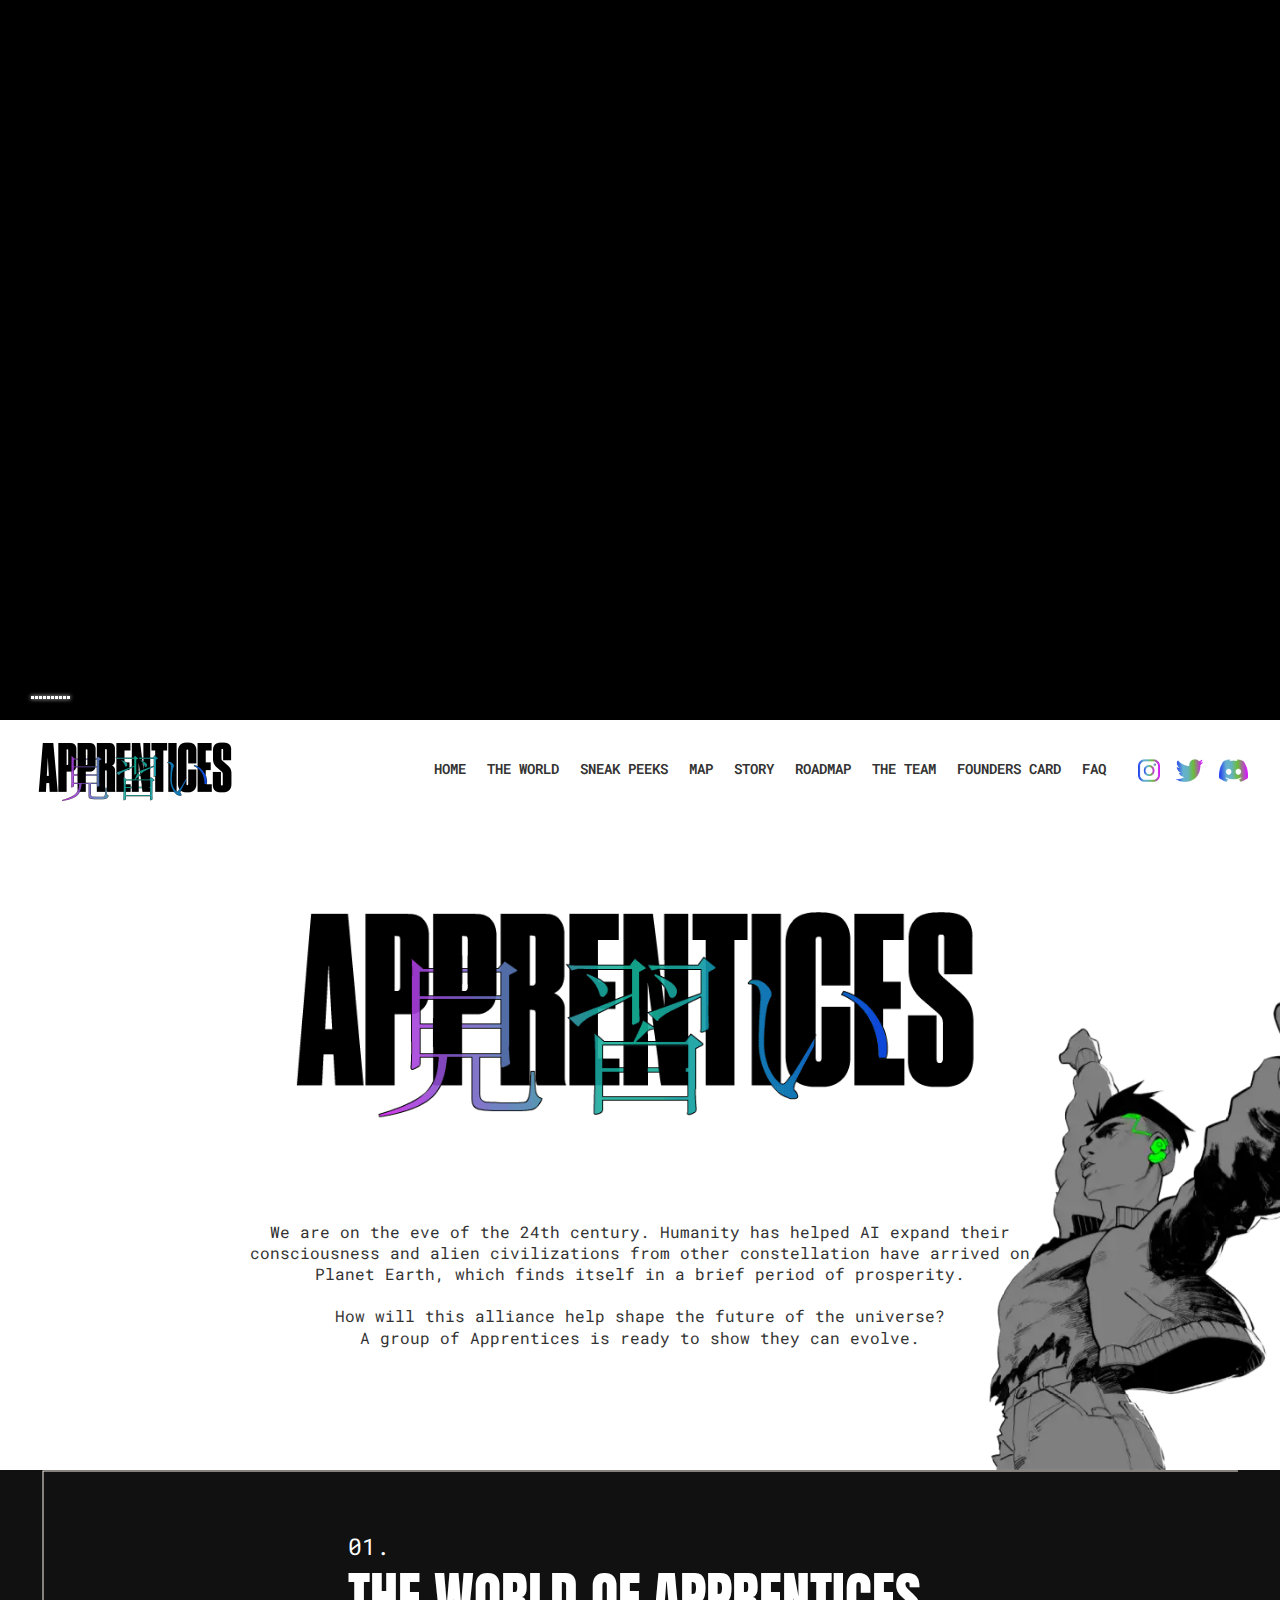
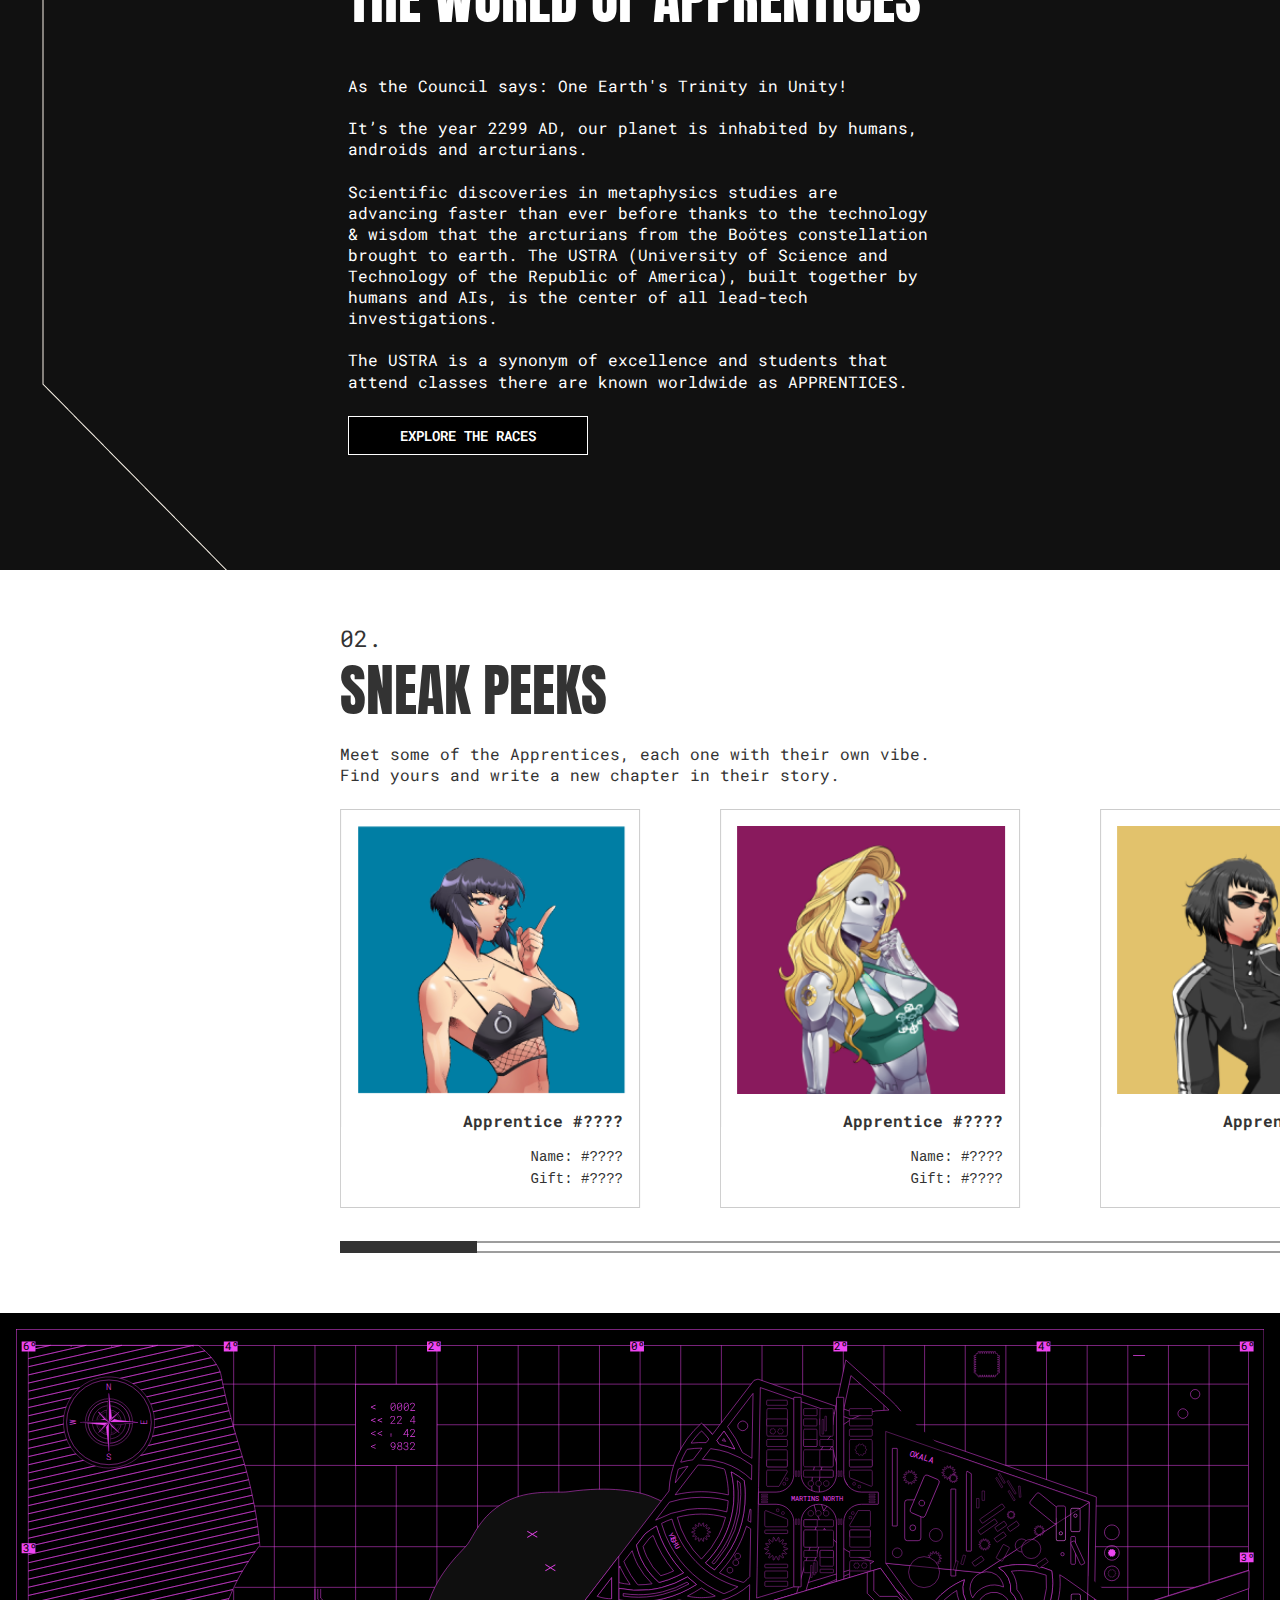
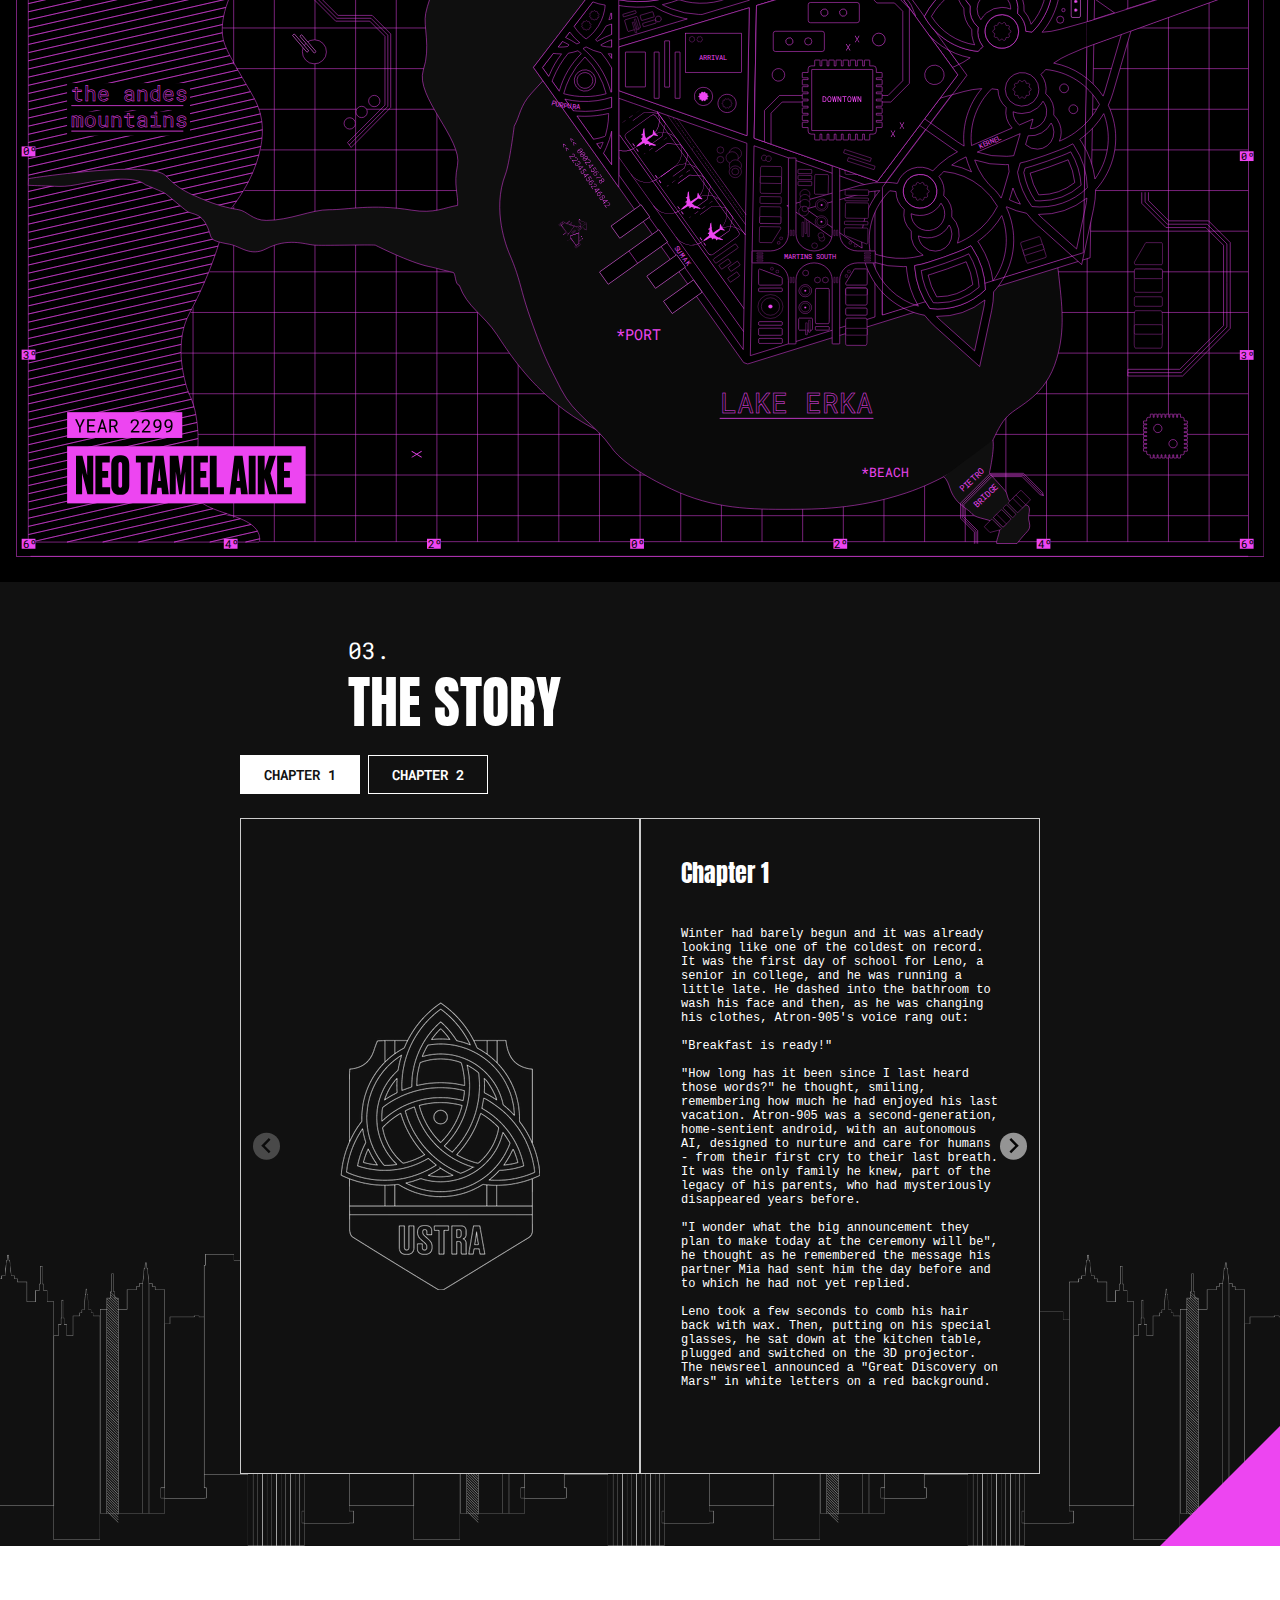
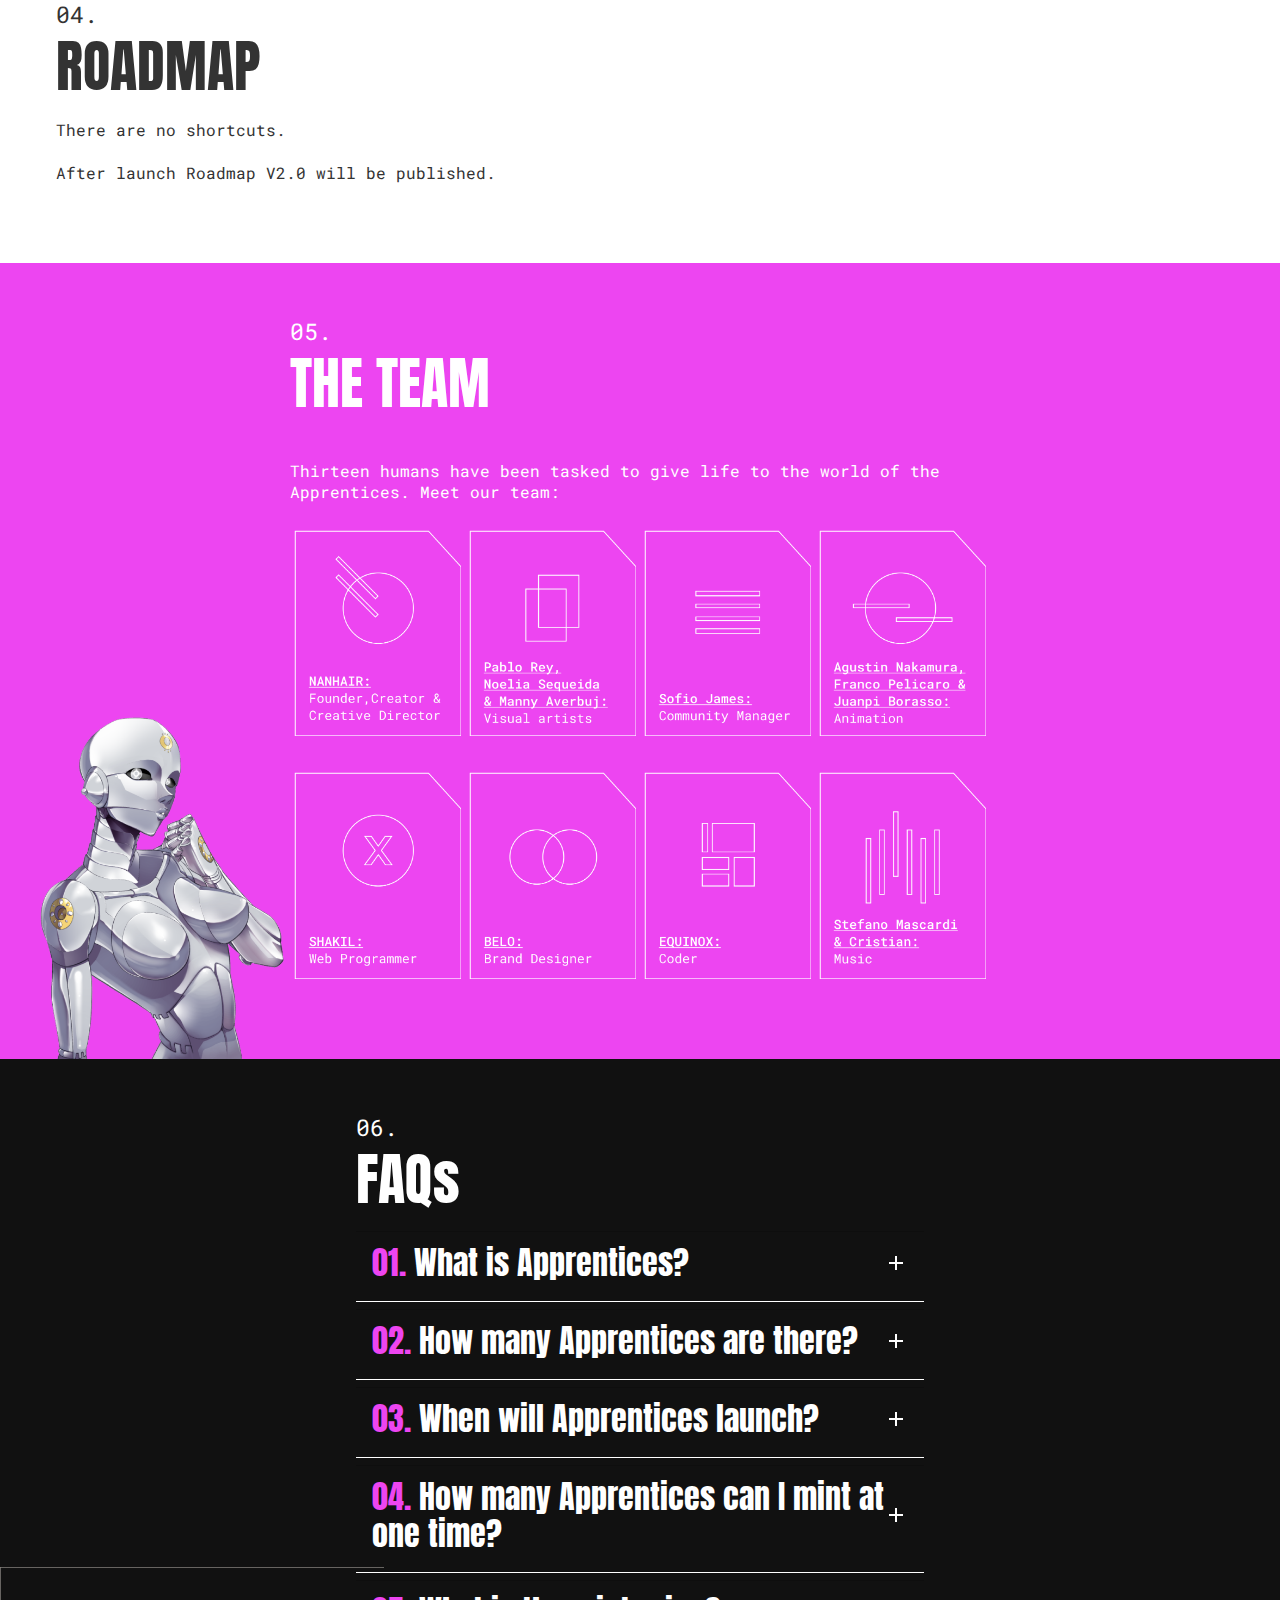
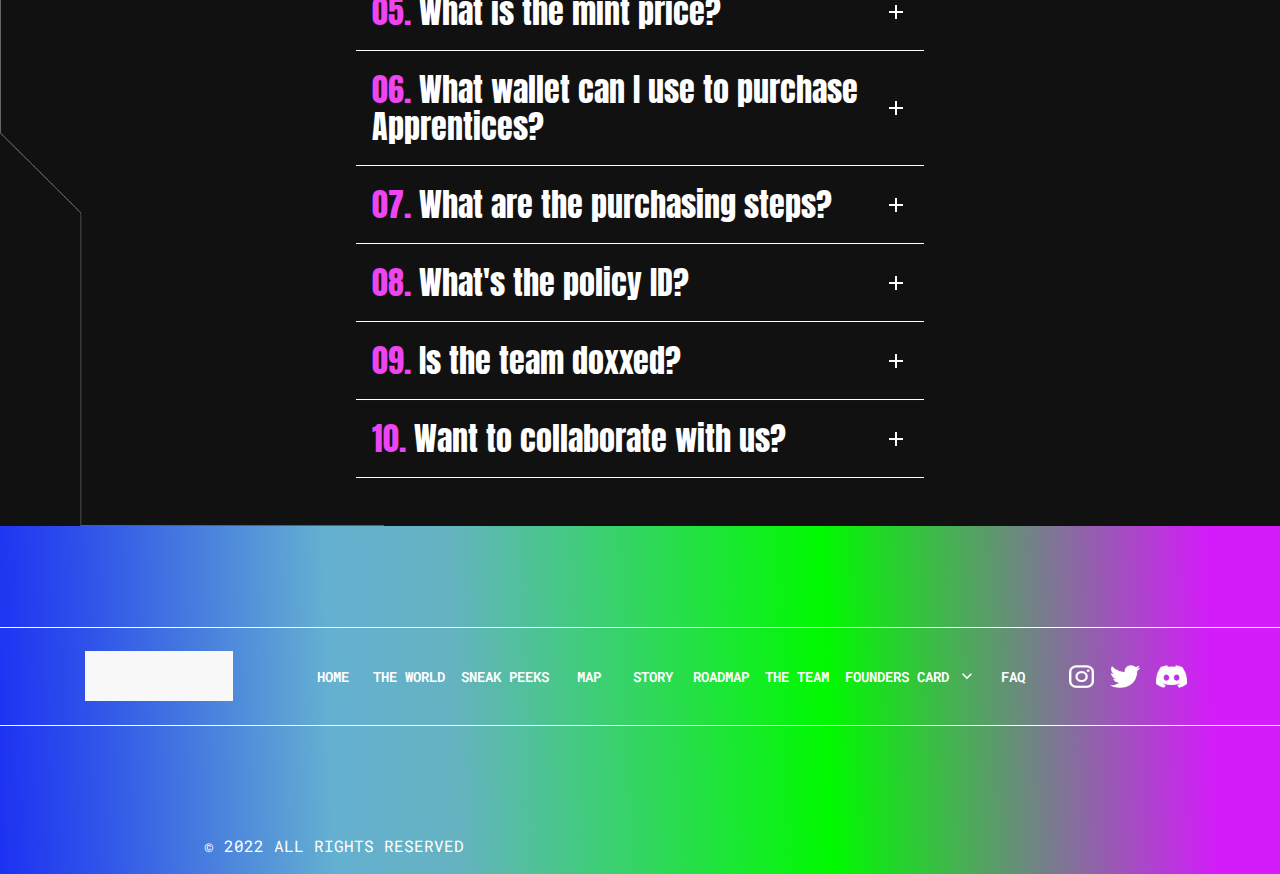
==== commit 4447f4ec: "updated" ====
--- a/index.html
+++ b/index.html
@@ -2,6 +2,6 @@
           <script
             id="gatsby-chunk-mapping"
           >
-            window.___chunkMapping="{\"app\":[\"/app-8b2306699f7ae203bd6d.js\"],\"component---src-pages-404-js\":[\"/component---src-pages-404-js-29000a147af59e7b6170.js\"],\"component---src-pages-index-js\":[\"/component---src-pages-index-js-84f865ff557ad306f6f3.js\"]}";
+            window.___chunkMapping="{\"app\":[\"/app-8b2306699f7ae203bd6d.js\"],\"component---src-pages-404-js\":[\"/component---src-pages-404-js-29000a147af59e7b6170.js\"],\"component---src-pages-index-js\":[\"/component---src-pages-index-js-1e8f313dfd321508bdb7.js\"]}";
           </script>
-        <script>window.___webpackCompilationHash="6137f3ea8568c919e189";</script><script src="/webpack-runtime-3588f4fff8c06f4ea60a.js" async></script><script src="/framework-3b03fe623951b4cab5ba.js" async></script><script src="/app-8b2306699f7ae203bd6d.js" async></script><!-- slice-end id="_gatsby-scripts-1" --></body></html>+        <script>window.___webpackCompilationHash="9b968f08ced86e977d47";</script><script src="/webpack-runtime-fb79425d27499a17d0e8.js" async></script><script src="/framework-3b03fe623951b4cab5ba.js" async></script><script src="/app-8b2306699f7ae203bd6d.js" async></script><!-- slice-end id="_gatsby-scripts-1" --></body></html>